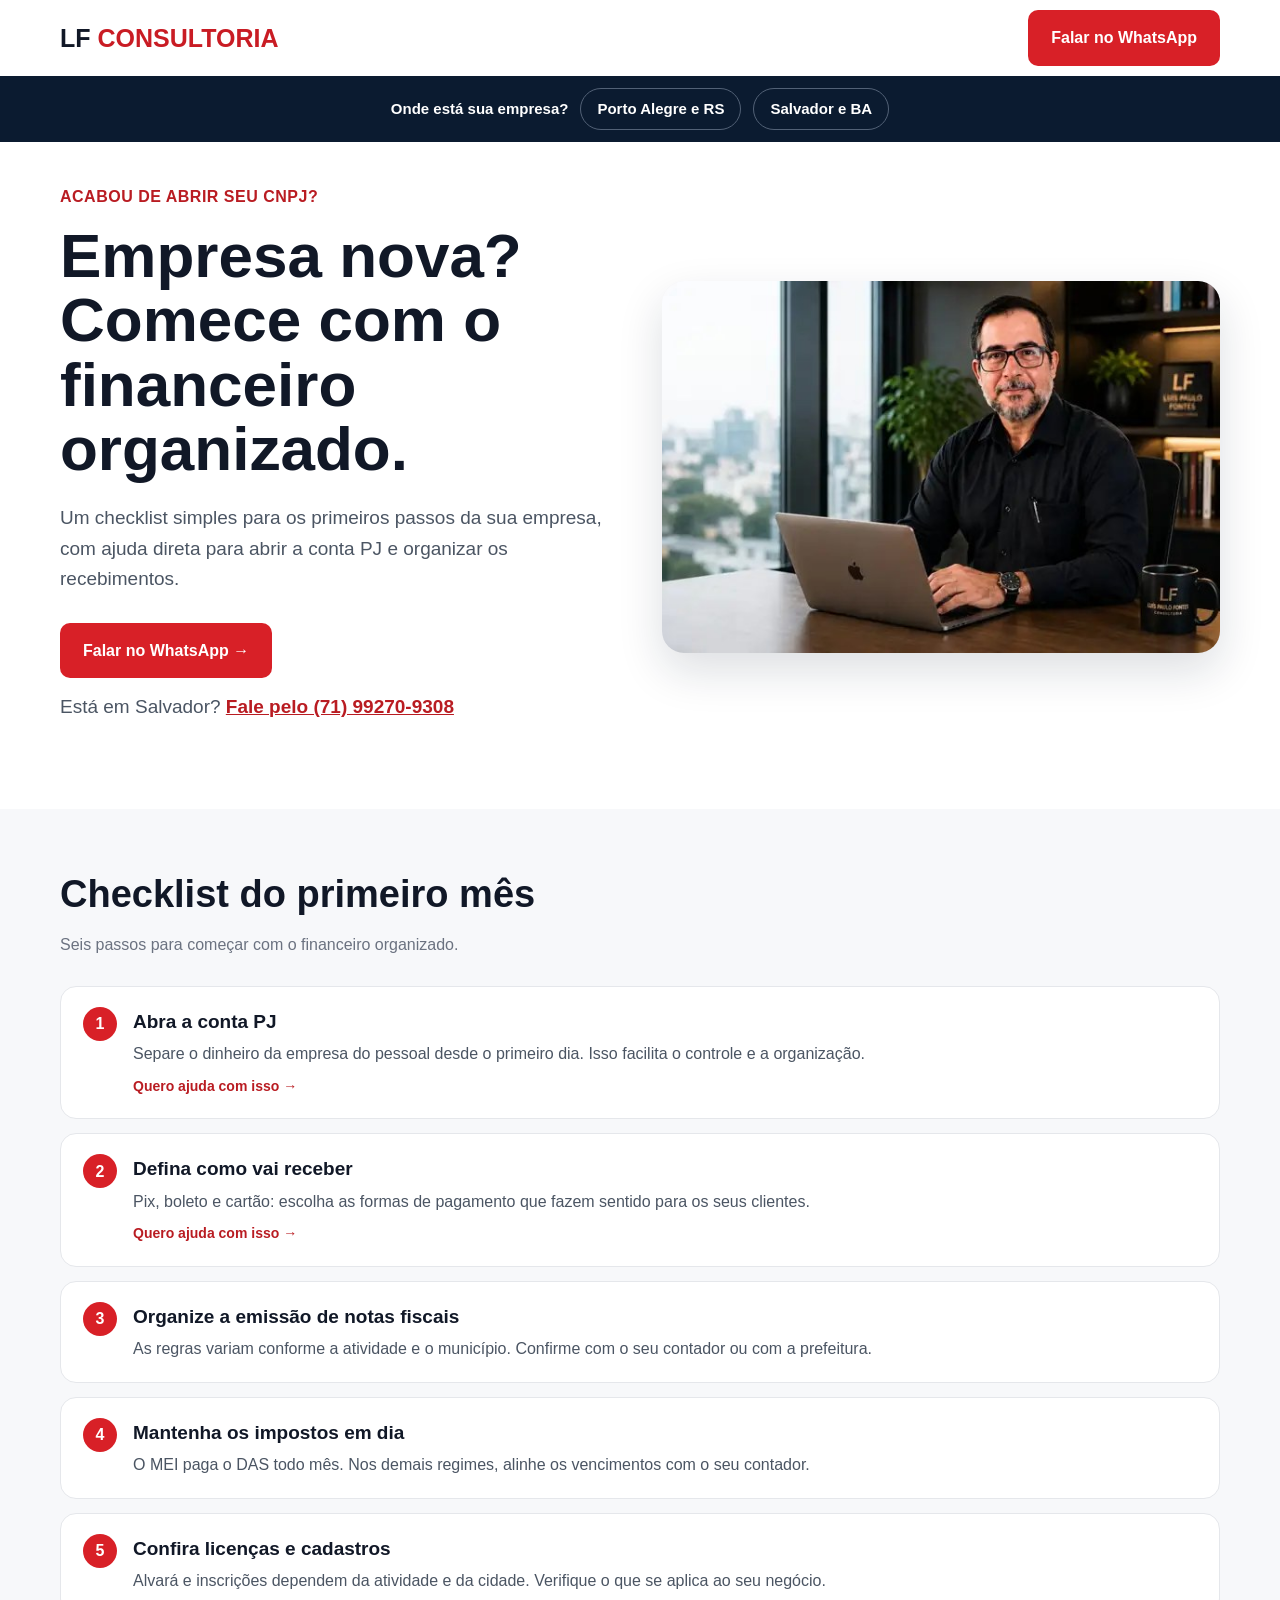
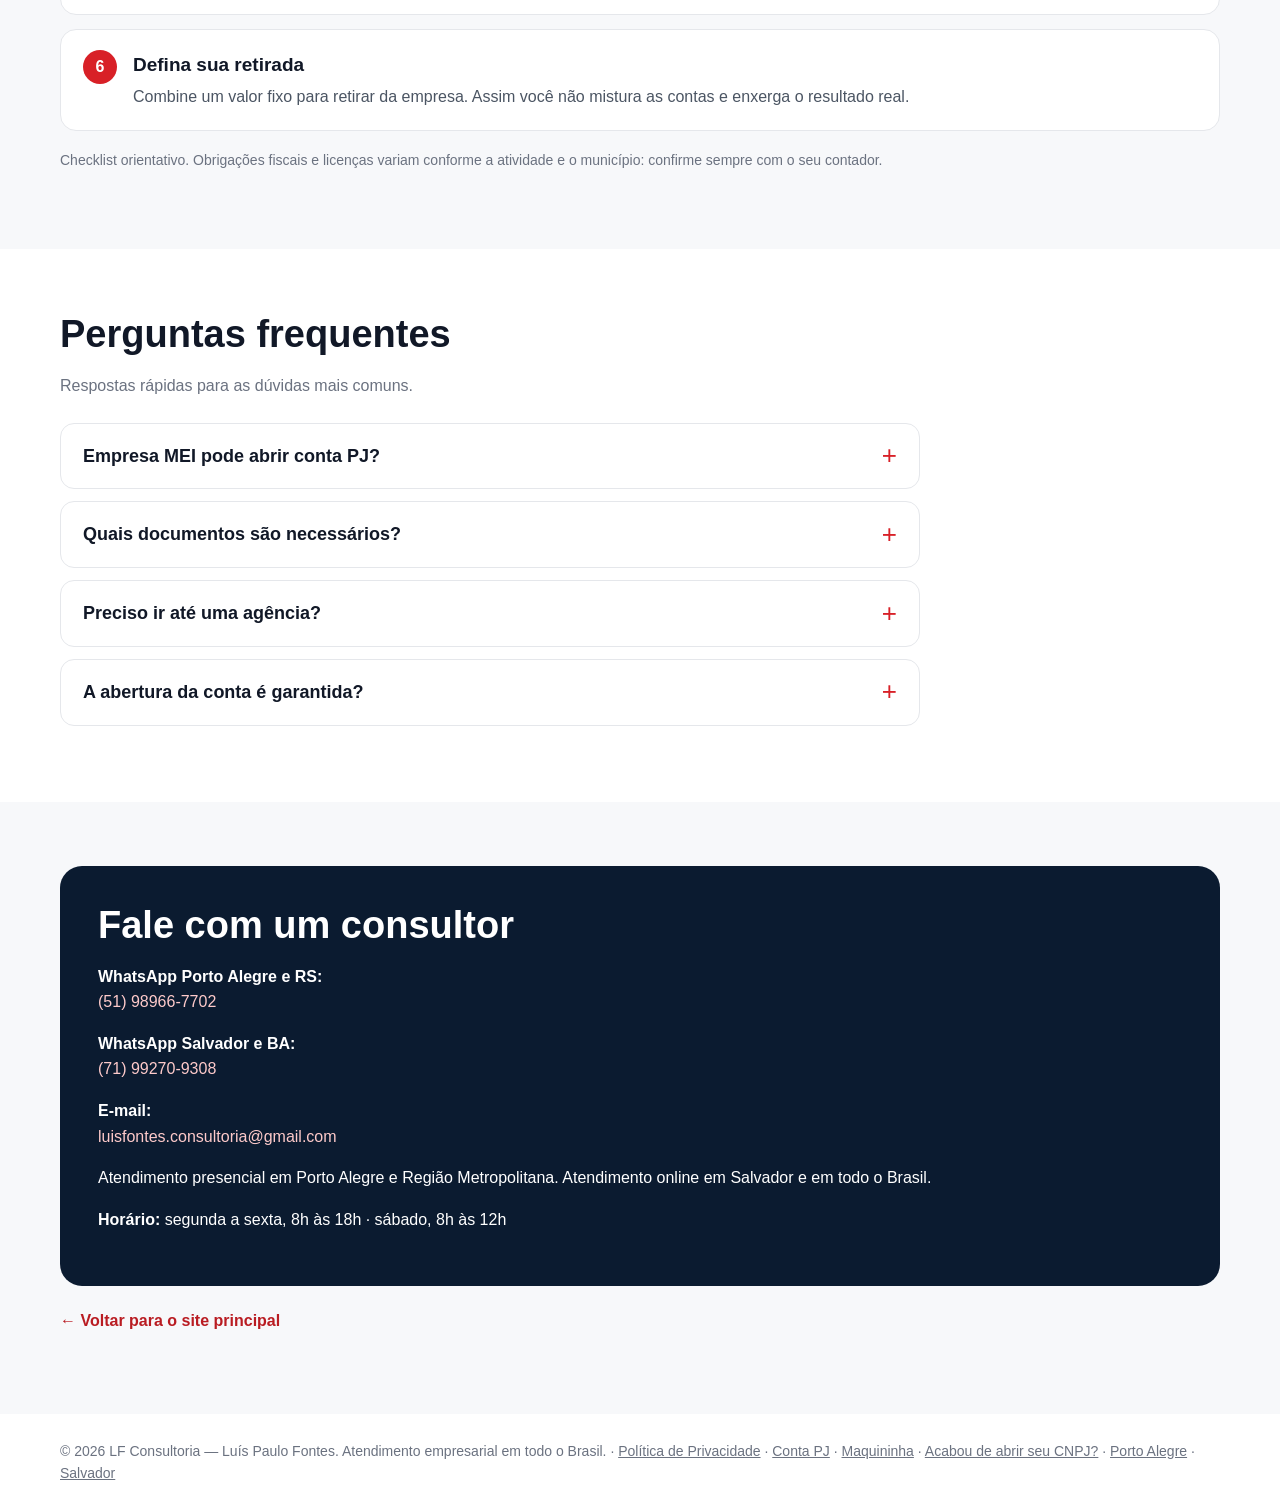
==== cnpj-novo/index.html @ dd5d974e "Adiciona abas Conta PJ, Maquininha e Acabou de abrir seu CNPJ, página 404 - /conta-pj/, /maquininha/" ====
<!doctype html><html lang="pt-BR"><head><meta charset="utf-8"><meta name="viewport" content="width=device-width,initial-scale=1"><title>Acabou de abrir seu CNPJ? | LF Consultoria</title><meta name="description" content="Checklist do primeiro mês para empresas recém-abertas e ajuda direta com conta PJ e soluções de recebimento. Porto Alegre, Salvador e online."><link rel="canonical" href="https://luisfontesconsultoria-hub.github.io/luisfontes.consultoria.github/cnpj-novo/"><meta name="theme-color" content="#0b1b30"><link rel="icon" href="data:image/svg+xml,%3Csvg%20xmlns%3D%22http%3A//www.w3.org/2000/svg%22%20viewBox%3D%220%200%2064%2064%22%3E%3Crect%20width%3D%2264%22%20height%3D%2264%22%20rx%3D%2212%22%20fill%3D%22%230b1b30%22/%3E%3Ctext%20x%3D%2232%22%20y%3D%2243%22%20font-family%3D%22Arial%2CHelvetica%2Csans-serif%22%20font-size%3D%2230%22%20font-weight%3D%22900%22%20text-anchor%3D%22middle%22%20fill%3D%22%23fff%22%3EL%3Ctspan%20fill%3D%22%23d82027%22%3EF%3C/tspan%3E%3C/text%3E%3C/svg%3E"><meta property="og:type" content="website"><meta property="og:locale" content="pt_BR"><meta property="og:site_name" content="LF Consultoria"><meta property="og:url" content="https://luisfontesconsultoria-hub.github.io/luisfontes.consultoria.github/cnpj-novo/"><meta property="og:title" content="Acabou de abrir seu CNPJ? | LF Consultoria"><meta property="og:description" content="Checklist do primeiro mês para empresas recém-abertas e ajuda direta com conta PJ e soluções de recebimento. Porto Alegre, Salvador e online."><meta property="og:image" content="https://luisfontesconsultoria-hub.github.io/luisfontes.consultoria.github/og-image.jpg"><meta property="og:image:width" content="600"><meta property="og:image:height" content="400"><meta name="twitter:card" content="summary_large_image"><script type="application/ld+json">{"@context":"https://schema.org","@type":"WebPage","name":"Acabou de abrir seu CNPJ? | LF Consultoria","url":"https://luisfontesconsultoria-hub.github.io/luisfontes.consultoria.github/cnpj-novo/","about":{"@id":"https://luisfontesconsultoria-hub.github.io/luisfontes.consultoria.github/#empresa"},"inLanguage":"pt-BR"}</script><script async src="https://www.googletagmanager.com/gtag/js?id=AW-17752633586"></script><script>window.dataLayer=window.dataLayer||[];function gtag(){dataLayer.push(arguments)}gtag('js',new Date());gtag('config','AW-17752633586');function conv(){gtag('event','conversion',{send_to:'AW-17752633586/MYgbCPb__N4cEPLhjpFC',value:1,currency:'BRL'})}</script><style>*{box-sizing:border-box}body{margin:0;font-family:Arial,Helvetica,sans-serif;color:#111827;line-height:1.6}a{text-decoration:none}.wrap{width:min(1160px,calc(100% - 32px));margin:auto}header{height:76px;display:flex;align-items:center;justify-content:space-between}.brand{font-size:25px;font-weight:900}.brand span{color:#c91c24}.btn{display:inline-block;background:#d82027;color:#fff;font-weight:800;padding:15px 23px;border-radius:10px}.hero{padding:42px 0 58px}.hero-grid{display:grid;grid-template-columns:1fr 1fr;gap:44px;align-items:center}.tag{font-size:16px;font-weight:900;letter-spacing:.5px;color:#b91c22}.hero h1{font-size:clamp(40px,5vw,62px);line-height:1.04;margin:14px 0 22px}.hero p{font-size:19px;color:#4b5563;max-width:570px;margin-bottom:28px}.photo{overflow:hidden;border-radius:22px;background:#f3f4f6;box-shadow:0 18px 45px #0b1b3024}.photo img{display:block;width:100%;height:auto;aspect-ratio:3/2;object-fit:cover}.section{padding:64px 0}.alt{background:#f7f8fa}h2{font-size:38px;line-height:1.15;margin:0 0 8px}.muted{color:#6b7280}.cards{display:grid;grid-template-columns:repeat(3,1fr);gap:22px;margin-top:28px}.card{background:#fff;border:1px solid #e5e7eb;border-radius:18px;padding:25px;box-shadow:0 8px 24px #0000000d}.card h3{font-size:21px;margin:0 0 10px}.card p{color:#4b5563}.contact{background:#0b1b30;color:#fff;border-radius:22px;padding:38px}.contact h2{color:#fff}.contact a{color:#fecaca}.socials{display:flex;flex-wrap:wrap;gap:10px;margin:22px 0}.socials a{color:#fff;border:1px solid #526176;padding:8px 12px;border-radius:8px}.faq{max-width:860px;margin-top:24px}.faq details{border:1px solid #e5e7eb;border-radius:14px;background:#fff;margin:0 0 12px}.faq summary{cursor:pointer;list-style:none;padding:18px 52px 18px 22px;font-weight:800;font-size:18px;position:relative}.faq summary::-webkit-details-marker{display:none}.faq summary::after{content:"+";position:absolute;right:22px;top:50%;transform:translateY(-50%);font-size:26px;font-weight:400;color:#d82027}.faq details[open] summary::after{content:"−"}.faq summary:focus-visible{outline:3px solid #111827;outline-offset:2px;border-radius:14px}.faq details p{margin:0;padding:0 22px 20px;color:#4b5563}.cities{background:#0b1b30;color:#fff}.cities .wrap{display:flex;align-items:center;justify-content:center;gap:12px;flex-wrap:wrap;padding:12px 0}.cities .q{font-weight:800;font-size:15px}.cities a{display:inline-block;color:#fff;border:1px solid #526176;border-radius:999px;padding:8px 16px;font-weight:800;font-size:15px}.cities a:hover{border-color:#fff}.cities a.on{background:#d82027;border-color:#d82027}.cities a:focus-visible{outline:3px solid #fff;outline-offset:2px}@media(max-width:800px){.cities .wrap{gap:8px;padding:10px 0}.cities .q{width:100%;text-align:center;font-size:14px}.cities a{font-size:14px;padding:8px 14px}}.footer{padding:26px 0;color:#6b7280;font-size:14px}.footer a{color:#6b7280;text-decoration:underline}.wa-float{display:none}@media(max-width:800px){.wrap{width:min(100% - 26px,1160px)}header{height:68px}.brand{font-size:22px}header .btn{display:none}.hero{padding:25px 0 42px}.hero-grid,.cards{grid-template-columns:1fr}.hero h1{font-size:42px}.hero p{font-size:17px}.photo{order:-1}.wa-float{display:block;position:fixed;left:13px;right:13px;bottom:12px;z-index:50;text-align:center;box-shadow:0 10px 28px #0b1b3059;opacity:0;transform:translateY(16px);pointer-events:none;transition:opacity .25s,transform .25s}.wa-float.show{opacity:1;transform:none;pointer-events:auto}body{padding-bottom:78px}.section{padding:48px 0}h2{font-size:32px}}.check{list-style:none;padding:0;margin:28px 0 0;display:grid;gap:14px;counter-reset:c}.check li{counter-increment:c;background:#fff;border:1px solid #e5e7eb;border-radius:16px;padding:20px 22px 20px 72px;position:relative}.check li::before{content:counter(c);position:absolute;left:22px;top:20px;width:34px;height:34px;border-radius:50%;background:#d82027;color:#fff;font-weight:900;display:flex;align-items:center;justify-content:center}.check h3{margin:0 0 4px;font-size:19px}.check p{margin:0;color:#4b5563}.check .help{display:inline-block;margin-top:8px;font-weight:800;color:#b91c22;font-size:14px}.note{font-size:14px;color:#6b7280;margin-top:18px}.alt2{margin-top:14px;font-size:15px}.alt2 a{color:#b91c22;font-weight:800;text-decoration:underline}.back{color:#b91c22;font-weight:700}.cards4{grid-template-columns:repeat(4,1fr)}@media(max-width:800px){.cards4{grid-template-columns:1fr}.check li{padding-left:64px}.check li::before{left:16px}}</style></head><body><header class="wrap"><a class="brand" href="../" style="color:#111827">LF <span>CONSULTORIA</span></a><a class="btn" href="https://wa.me/5551989667702?text=Ol%C3%A1%2C%20Lu%C3%ADs%20Paulo.%20Vim%20pela%20p%C3%A1gina%20Acabou%20de%20abrir%20seu%20CNPJ%20e%20quero%20falar%20sobre%20minha%20empresa." target="_blank" rel="noopener" onclick="conv()">Falar no WhatsApp</a></header><nav class="cities" aria-label="Escolha sua cidade"><div class="wrap"><span class="q">Onde está sua empresa?</span><a href="../porto-alegre/">Porto Alegre e RS</a><a href="../salvador/">Salvador e BA</a></div></nav><main><section class="hero"><div class="wrap hero-grid"><div><div class="tag">ACABOU DE ABRIR SEU CNPJ?</div><h1>Empresa nova? Comece com o financeiro organizado.</h1><p>Um checklist simples para os primeiros passos da sua empresa, com ajuda direta para abrir a conta PJ e organizar os recebimentos.</p><a class="btn" href="https://wa.me/5551989667702?text=Ol%C3%A1%2C%20Lu%C3%ADs%20Paulo.%20Vim%20pela%20p%C3%A1gina%20Acabou%20de%20abrir%20seu%20CNPJ%20e%20quero%20mais%20informa%C3%A7%C3%B5es." target="_blank" rel="noopener" onclick="conv()">Falar no WhatsApp →</a><p class="alt2">Está em Salvador? <a href="https://wa.me/5571992709308?text=Ol%C3%A1%2C%20Lu%C3%ADs%20Paulo.%20Sou%20de%20Salvador%2C%20vim%20pela%20p%C3%A1gina%20Acabou%20de%20abrir%20seu%20CNPJ%20e%20quero%20mais%20informa%C3%A7%C3%B5es." target="_blank" rel="noopener" onclick="conv()">Fale pelo (71) 99270-9308</a></p></div><div class="photo"><img src="../og-image.jpg" alt="Luís Paulo Fontes em atendimento empresarial" width="600" height="400" fetchpriority="high"></div></div></section><section class="section alt"><div class="wrap"><h2>Checklist do primeiro mês</h2><p class="muted">Seis passos para começar com o financeiro organizado.</p><ol class="check"><li><h3>Abra a conta PJ</h3><p>Separe o dinheiro da empresa do pessoal desde o primeiro dia. Isso facilita o controle e a organização.</p><a class="help" href="https://wa.me/5551989667702?text=Ol%C3%A1%2C%20Lu%C3%ADs%20Paulo.%20Vim%20pela%20p%C3%A1gina%20Acabou%20de%20abrir%20seu%20CNPJ%20e%20quero%20ajuda%20para%20abrir%20a%20conta%20PJ." target="_blank" rel="noopener" onclick="conv()">Quero ajuda com isso →</a></li><li><h3>Defina como vai receber</h3><p>Pix, boleto e cartão: escolha as formas de pagamento que fazem sentido para os seus clientes.</p><a class="help" href="https://wa.me/5551989667702?text=Ol%C3%A1%2C%20Lu%C3%ADs%20Paulo.%20Vim%20pela%20p%C3%A1gina%20Acabou%20de%20abrir%20seu%20CNPJ%20e%20quero%20ajuda%20para%20definir%20como%20vou%20receber." target="_blank" rel="noopener" onclick="conv()">Quero ajuda com isso →</a></li><li><h3>Organize a emissão de notas fiscais</h3><p>As regras variam conforme a atividade e o município. Confirme com o seu contador ou com a prefeitura.</p></li><li><h3>Mantenha os impostos em dia</h3><p>O MEI paga o DAS todo mês. Nos demais regimes, alinhe os vencimentos com o seu contador.</p></li><li><h3>Confira licenças e cadastros</h3><p>Alvará e inscrições dependem da atividade e da cidade. Verifique o que se aplica ao seu negócio.</p></li><li><h3>Defina sua retirada</h3><p>Combine um valor fixo para retirar da empresa. Assim você não mistura as contas e enxerga o resultado real.</p></li></ol><p class="note">Checklist orientativo. Obrigações fiscais e licenças variam conforme a atividade e o município: confirme sempre com o seu contador.</p></div></section><section class="section" id="perguntas"><div class="wrap"><h2>Perguntas frequentes</h2><p class="muted">Respostas rápidas para as dúvidas mais comuns.</p><div class="faq"><details><summary>Empresa MEI pode abrir conta PJ?</summary><p>Sim. Empresas MEI também podem solicitar a abertura de conta PJ. A aprovação depende da análise da instituição financeira.</p></details><details><summary>Quais documentos são necessários?</summary><p>Depende do tipo de empresa (MEI, ME, LTDA, entre outros). No primeiro contato, você recebe a lista exata de documentos para o seu caso.</p></details><details><summary>Preciso ir até uma agência?</summary><p>O atendimento começa pelo WhatsApp e boa parte da jornada pode ser feita a distância. Se alguma etapa exigir atendimento presencial, você é avisado com antecedência.</p></details><details><summary>A abertura da conta é garantida?</summary><p>Não. A abertura de conta e a contratação de soluções dependem da análise e das políticas da instituição financeira. Nosso papel é orientar e acompanhar todo o processo.</p></details></div></div></section><section class="section alt"><div class="wrap"><div class="contact"><h2>Fale com um consultor</h2><p><strong>WhatsApp Porto Alegre e RS:</strong><br><a href="https://wa.me/5551989667702?text=Ol%C3%A1%2C%20Lu%C3%ADs%20Paulo.%20Vim%20pela%20p%C3%A1gina%20Acabou%20de%20abrir%20seu%20CNPJ%20e%20quero%20falar%20sobre%20minha%20empresa." target="_blank" rel="noopener" onclick="conv()">(51) 98966-7702</a></p><p><strong>WhatsApp Salvador e BA:</strong><br><a href="https://wa.me/5571992709308?text=Ol%C3%A1%2C%20Lu%C3%ADs%20Paulo.%20Sou%20de%20Salvador%2C%20vim%20pela%20p%C3%A1gina%20Acabou%20de%20abrir%20seu%20CNPJ%20e%20quero%20falar%20sobre%20minha%20empresa." target="_blank" rel="noopener" onclick="conv()">(71) 99270-9308</a></p><p><strong>E-mail:</strong><br><a href="mailto:luisfontes.consultoria@gmail.com">luisfontes.consultoria@gmail.com</a></p><p>Atendimento presencial em Porto Alegre e Região Metropolitana. Atendimento online em Salvador e em todo o Brasil.</p><p><strong>Horário:</strong> segunda a sexta, 8h às 18h · sábado, 8h às 12h</p></div><p style="margin-top:22px"><a class="back" href="../">← Voltar para o site principal</a></p></div></section></main><footer class="wrap footer">© 2026 LF Consultoria — Luís Paulo Fontes. Atendimento empresarial em todo o Brasil. · <a href="../privacidade.html">Política de Privacidade</a> · <a href="../conta-pj/">Conta PJ</a> · <a href="../maquininha/">Maquininha</a> · <a href="../cnpj-novo/">Acabou de abrir seu CNPJ?</a> · <a href="../porto-alegre/">Porto Alegre</a> · <a href="../salvador/">Salvador</a></footer><a class="btn wa-float" href="https://wa.me/5551989667702?text=Ol%C3%A1%2C%20Lu%C3%ADs%20Paulo.%20Vim%20pela%20p%C3%A1gina%20Acabou%20de%20abrir%20seu%20CNPJ%20e%20quero%20falar%20sobre%20minha%20empresa." target="_blank" rel="noopener" onclick="conv()">Falar no WhatsApp</a><script>(function(){var f=document.querySelector(".wa-float");if(!f)return;function u(){f.classList.toggle("show",window.scrollY>520)}window.addEventListener("scroll",u,{passive:true});u()})();</script><script src="../sdr-bridge.js" defer></script></body></html>
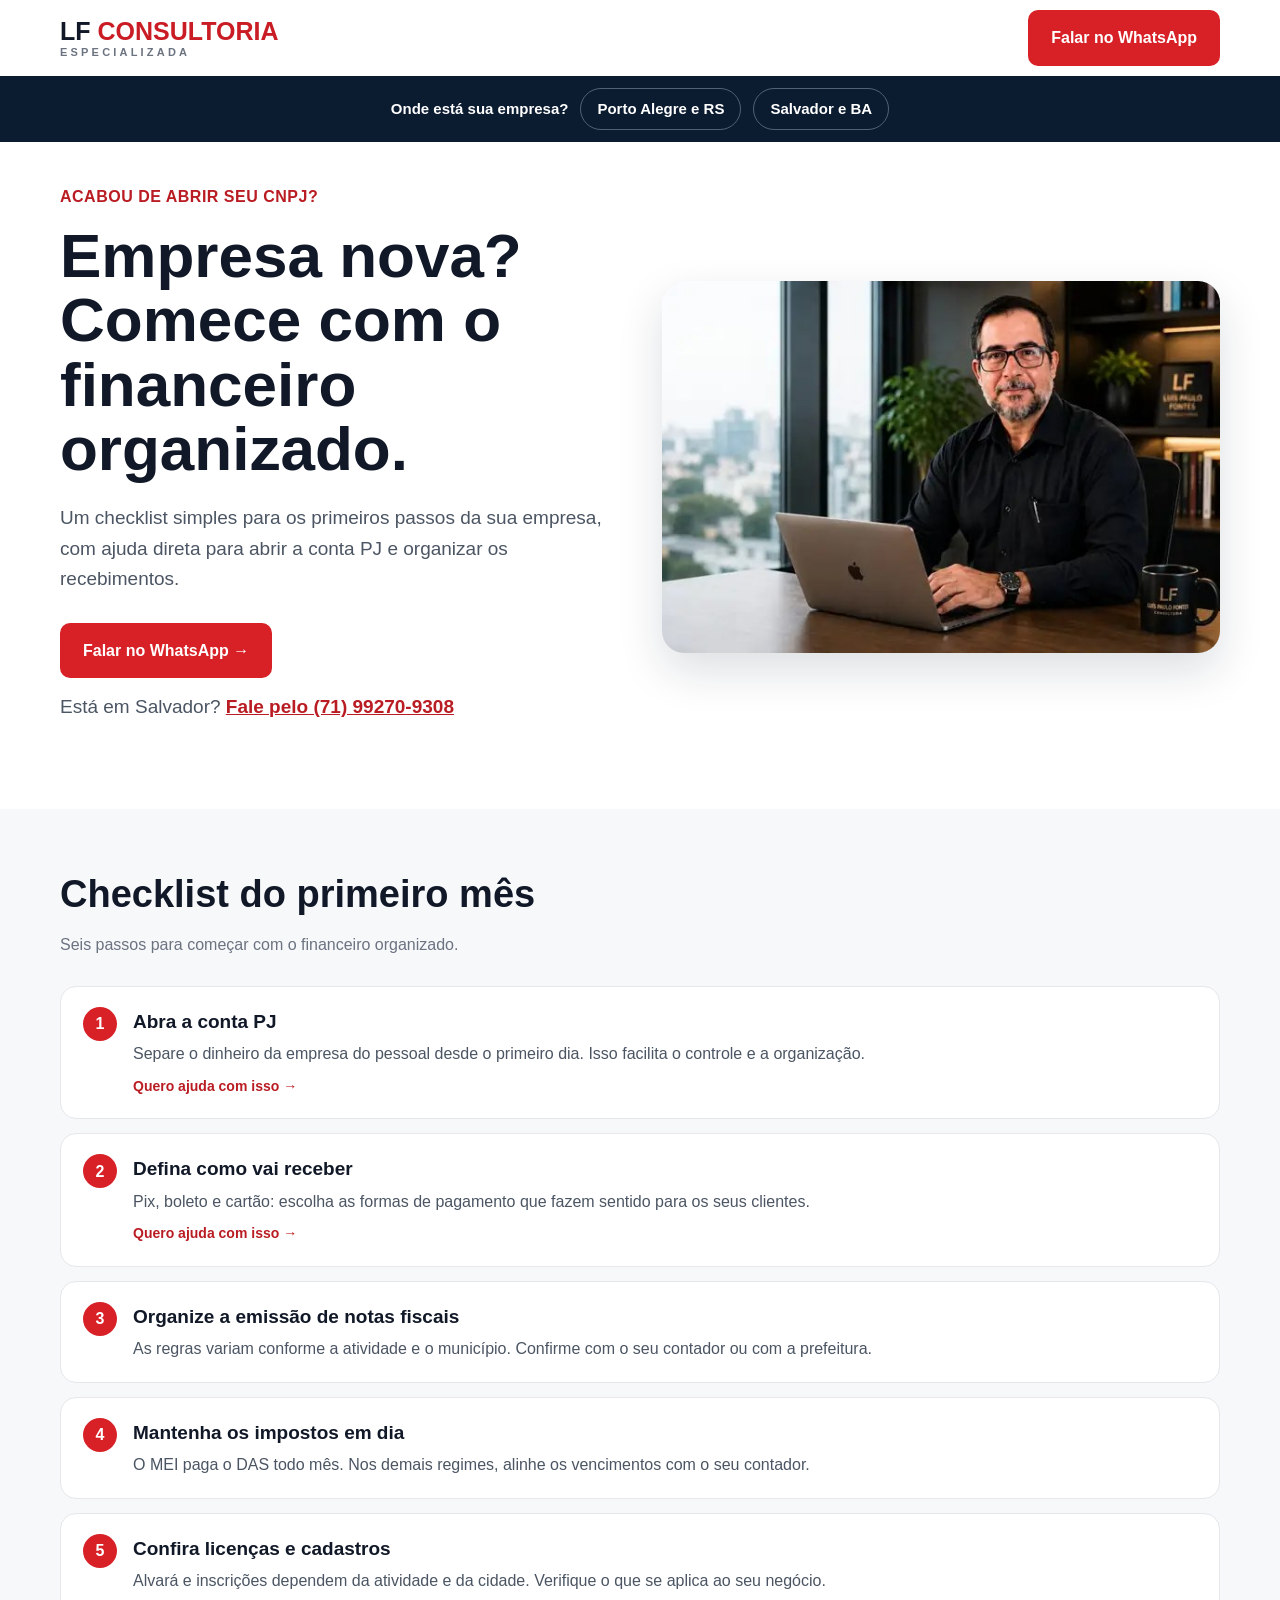
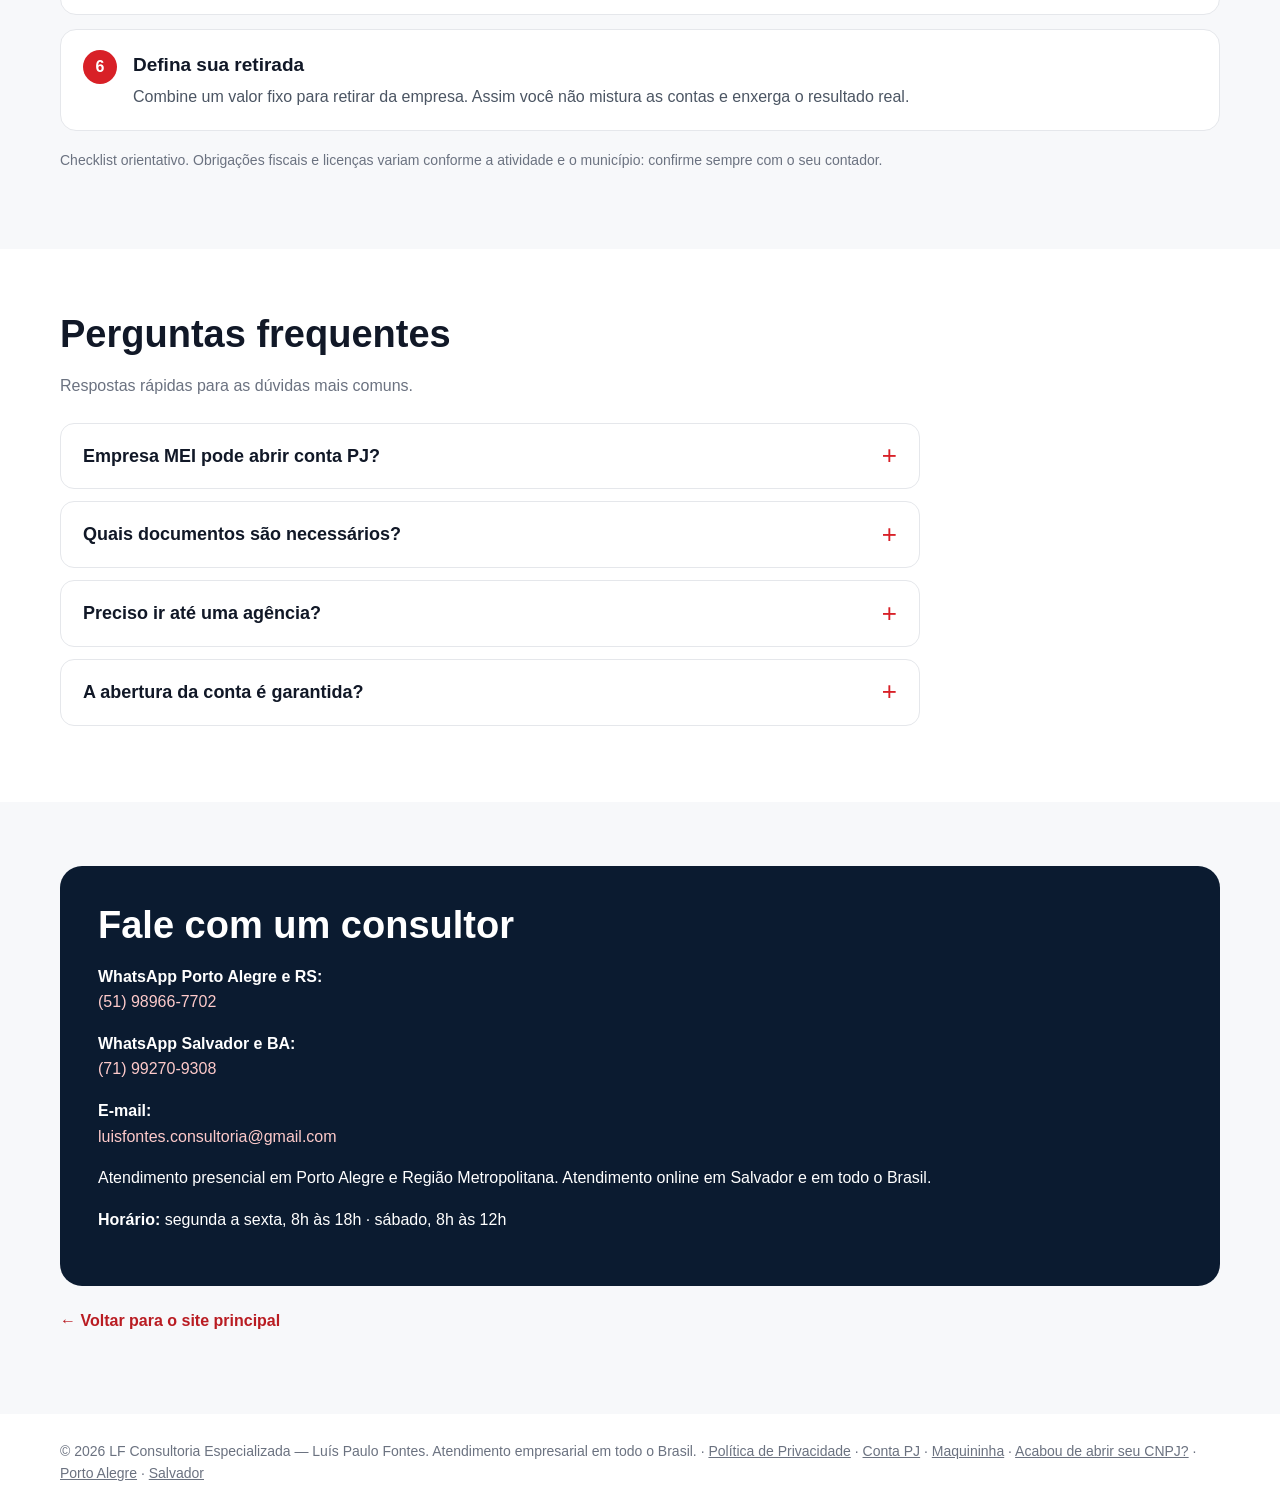
==== commit c718bc0e: "Padroniza o nome oficial: LF Consultoria Especializada - Nome igual ao perfil do Google em títulos, " ====
--- a/cnpj-novo/index.html
+++ b/cnpj-novo/index.html
@@ -1 +1 @@
-<!doctype html><html lang="pt-BR"><head><meta charset="utf-8"><meta name="viewport" content="width=device-width,initial-scale=1"><title>Acabou de abrir seu CNPJ? | LF Consultoria</title><meta name="description" content="Checklist do primeiro mês para empresas recém-abertas e ajuda direta com conta PJ e soluções de recebimento. Porto Alegre, Salvador e online."><link rel="canonical" href="https://luisfontesconsultoria-hub.github.io/luisfontes.consultoria.github/cnpj-novo/"><meta name="theme-color" content="#0b1b30"><link rel="icon" href="data:image/svg+xml,%3Csvg%20xmlns%3D%22http%3A//www.w3.org/2000/svg%22%20viewBox%3D%220%200%2064%2064%22%3E%3Crect%20width%3D%2264%22%20height%3D%2264%22%20rx%3D%2212%22%20fill%3D%22%230b1b30%22/%3E%3Ctext%20x%3D%2232%22%20y%3D%2243%22%20font-family%3D%22Arial%2CHelvetica%2Csans-serif%22%20font-size%3D%2230%22%20font-weight%3D%22900%22%20text-anchor%3D%22middle%22%20fill%3D%22%23fff%22%3EL%3Ctspan%20fill%3D%22%23d82027%22%3EF%3C/tspan%3E%3C/text%3E%3C/svg%3E"><meta property="og:type" content="website"><meta property="og:locale" content="pt_BR"><meta property="og:site_name" content="LF Consultoria"><meta property="og:url" content="https://luisfontesconsultoria-hub.github.io/luisfontes.consultoria.github/cnpj-novo/"><meta property="og:title" content="Acabou de abrir seu CNPJ? | LF Consultoria"><meta property="og:description" content="Checklist do primeiro mês para empresas recém-abertas e ajuda direta com conta PJ e soluções de recebimento. Porto Alegre, Salvador e online."><meta property="og:image" content="https://luisfontesconsultoria-hub.github.io/luisfontes.consultoria.github/og-image.jpg"><meta property="og:image:width" content="600"><meta property="og:image:height" content="400"><meta name="twitter:card" content="summary_large_image"><script type="application/ld+json">{"@context":"https://schema.org","@type":"WebPage","name":"Acabou de abrir seu CNPJ? | LF Consultoria","url":"https://luisfontesconsultoria-hub.github.io/luisfontes.consultoria.github/cnpj-novo/","about":{"@id":"https://luisfontesconsultoria-hub.github.io/luisfontes.consultoria.github/#empresa"},"inLanguage":"pt-BR"}</script><script async src="https://www.googletagmanager.com/gtag/js?id=AW-17752633586"></script><script>window.dataLayer=window.dataLayer||[];function gtag(){dataLayer.push(arguments)}gtag('js',new Date());gtag('config','AW-17752633586');function conv(){gtag('event','conversion',{send_to:'AW-17752633586/MYgbCPb__N4cEPLhjpFC',value:1,currency:'BRL'})}</script><style>*{box-sizing:border-box}body{margin:0;font-family:Arial,Helvetica,sans-serif;color:#111827;line-height:1.6}a{text-decoration:none}.wrap{width:min(1160px,calc(100% - 32px));margin:auto}header{height:76px;display:flex;align-items:center;justify-content:space-between}.brand{font-size:25px;font-weight:900}.brand span{color:#c91c24}.btn{display:inline-block;background:#d82027;color:#fff;font-weight:800;padding:15px 23px;border-radius:10px}.hero{padding:42px 0 58px}.hero-grid{display:grid;grid-template-columns:1fr 1fr;gap:44px;align-items:center}.tag{font-size:16px;font-weight:900;letter-spacing:.5px;color:#b91c22}.hero h1{font-size:clamp(40px,5vw,62px);line-height:1.04;margin:14px 0 22px}.hero p{font-size:19px;color:#4b5563;max-width:570px;margin-bottom:28px}.photo{overflow:hidden;border-radius:22px;background:#f3f4f6;box-shadow:0 18px 45px #0b1b3024}.photo img{display:block;width:100%;height:auto;aspect-ratio:3/2;object-fit:cover}.section{padding:64px 0}.alt{background:#f7f8fa}h2{font-size:38px;line-height:1.15;margin:0 0 8px}.muted{color:#6b7280}.cards{display:grid;grid-template-columns:repeat(3,1fr);gap:22px;margin-top:28px}.card{background:#fff;border:1px solid #e5e7eb;border-radius:18px;padding:25px;box-shadow:0 8px 24px #0000000d}.card h3{font-size:21px;margin:0 0 10px}.card p{color:#4b5563}.contact{background:#0b1b30;color:#fff;border-radius:22px;padding:38px}.contact h2{color:#fff}.contact a{color:#fecaca}.socials{display:flex;flex-wrap:wrap;gap:10px;margin:22px 0}.socials a{color:#fff;border:1px solid #526176;padding:8px 12px;border-radius:8px}.faq{max-width:860px;margin-top:24px}.faq details{border:1px solid #e5e7eb;border-radius:14px;background:#fff;margin:0 0 12px}.faq summary{cursor:pointer;list-style:none;padding:18px 52px 18px 22px;font-weight:800;font-size:18px;position:relative}.faq summary::-webkit-details-marker{display:none}.faq summary::after{content:"+";position:absolute;right:22px;top:50%;transform:translateY(-50%);font-size:26px;font-weight:400;color:#d82027}.faq details[open] summary::after{content:"−"}.faq summary:focus-visible{outline:3px solid #111827;outline-offset:2px;border-radius:14px}.faq details p{margin:0;padding:0 22px 20px;color:#4b5563}.cities{background:#0b1b30;color:#fff}.cities .wrap{display:flex;align-items:center;justify-content:center;gap:12px;flex-wrap:wrap;padding:12px 0}.cities .q{font-weight:800;font-size:15px}.cities a{display:inline-block;color:#fff;border:1px solid #526176;border-radius:999px;padding:8px 16px;font-weight:800;font-size:15px}.cities a:hover{border-color:#fff}.cities a.on{background:#d82027;border-color:#d82027}.cities a:focus-visible{outline:3px solid #fff;outline-offset:2px}@media(max-width:800px){.cities .wrap{gap:8px;padding:10px 0}.cities .q{width:100%;text-align:center;font-size:14px}.cities a{font-size:14px;padding:8px 14px}}.footer{padding:26px 0;color:#6b7280;font-size:14px}.footer a{color:#6b7280;text-decoration:underline}.wa-float{display:none}@media(max-width:800px){.wrap{width:min(100% - 26px,1160px)}header{height:68px}.brand{font-size:22px}header .btn{display:none}.hero{padding:25px 0 42px}.hero-grid,.cards{grid-template-columns:1fr}.hero h1{font-size:42px}.hero p{font-size:17px}.photo{order:-1}.wa-float{display:block;position:fixed;left:13px;right:13px;bottom:12px;z-index:50;text-align:center;box-shadow:0 10px 28px #0b1b3059;opacity:0;transform:translateY(16px);pointer-events:none;transition:opacity .25s,transform .25s}.wa-float.show{opacity:1;transform:none;pointer-events:auto}body{padding-bottom:78px}.section{padding:48px 0}h2{font-size:32px}}.check{list-style:none;padding:0;margin:28px 0 0;display:grid;gap:14px;counter-reset:c}.check li{counter-increment:c;background:#fff;border:1px solid #e5e7eb;border-radius:16px;padding:20px 22px 20px 72px;position:relative}.check li::before{content:counter(c);position:absolute;left:22px;top:20px;width:34px;height:34px;border-radius:50%;background:#d82027;color:#fff;font-weight:900;display:flex;align-items:center;justify-content:center}.check h3{margin:0 0 4px;font-size:19px}.check p{margin:0;color:#4b5563}.check .help{display:inline-block;margin-top:8px;font-weight:800;color:#b91c22;font-size:14px}.note{font-size:14px;color:#6b7280;margin-top:18px}.alt2{margin-top:14px;font-size:15px}.alt2 a{color:#b91c22;font-weight:800;text-decoration:underline}.back{color:#b91c22;font-weight:700}.cards4{grid-template-columns:repeat(4,1fr)}@media(max-width:800px){.cards4{grid-template-columns:1fr}.check li{padding-left:64px}.check li::before{left:16px}}</style></head><body><header class="wrap"><a class="brand" href="../" style="color:#111827">LF <span>CONSULTORIA</span></a><a class="btn" href="https://wa.me/5551989667702?text=Ol%C3%A1%2C%20Lu%C3%ADs%20Paulo.%20Vim%20pela%20p%C3%A1gina%20Acabou%20de%20abrir%20seu%20CNPJ%20e%20quero%20falar%20sobre%20minha%20empresa." target="_blank" rel="noopener" onclick="conv()">Falar no WhatsApp</a></header><nav class="cities" aria-label="Escolha sua cidade"><div class="wrap"><span class="q">Onde está sua empresa?</span><a href="../porto-alegre/">Porto Alegre e RS</a><a href="../salvador/">Salvador e BA</a></div></nav><main><section class="hero"><div class="wrap hero-grid"><div><div class="tag">ACABOU DE ABRIR SEU CNPJ?</div><h1>Empresa nova? Comece com o financeiro organizado.</h1><p>Um checklist simples para os primeiros passos da sua empresa, com ajuda direta para abrir a conta PJ e organizar os recebimentos.</p><a class="btn" href="https://wa.me/5551989667702?text=Ol%C3%A1%2C%20Lu%C3%ADs%20Paulo.%20Vim%20pela%20p%C3%A1gina%20Acabou%20de%20abrir%20seu%20CNPJ%20e%20quero%20mais%20informa%C3%A7%C3%B5es." target="_blank" rel="noopener" onclick="conv()">Falar no WhatsApp →</a><p class="alt2">Está em Salvador? <a href="https://wa.me/5571992709308?text=Ol%C3%A1%2C%20Lu%C3%ADs%20Paulo.%20Sou%20de%20Salvador%2C%20vim%20pela%20p%C3%A1gina%20Acabou%20de%20abrir%20seu%20CNPJ%20e%20quero%20mais%20informa%C3%A7%C3%B5es." target="_blank" rel="noopener" onclick="conv()">Fale pelo (71) 99270-9308</a></p></div><div class="photo"><img src="../og-image.jpg" alt="Luís Paulo Fontes em atendimento empresarial" width="600" height="400" fetchpriority="high"></div></div></section><section class="section alt"><div class="wrap"><h2>Checklist do primeiro mês</h2><p class="muted">Seis passos para começar com o financeiro organizado.</p><ol class="check"><li><h3>Abra a conta PJ</h3><p>Separe o dinheiro da empresa do pessoal desde o primeiro dia. Isso facilita o controle e a organização.</p><a class="help" href="https://wa.me/5551989667702?text=Ol%C3%A1%2C%20Lu%C3%ADs%20Paulo.%20Vim%20pela%20p%C3%A1gina%20Acabou%20de%20abrir%20seu%20CNPJ%20e%20quero%20ajuda%20para%20abrir%20a%20conta%20PJ." target="_blank" rel="noopener" onclick="conv()">Quero ajuda com isso →</a></li><li><h3>Defina como vai receber</h3><p>Pix, boleto e cartão: escolha as formas de pagamento que fazem sentido para os seus clientes.</p><a class="help" href="https://wa.me/5551989667702?text=Ol%C3%A1%2C%20Lu%C3%ADs%20Paulo.%20Vim%20pela%20p%C3%A1gina%20Acabou%20de%20abrir%20seu%20CNPJ%20e%20quero%20ajuda%20para%20definir%20como%20vou%20receber." target="_blank" rel="noopener" onclick="conv()">Quero ajuda com isso →</a></li><li><h3>Organize a emissão de notas fiscais</h3><p>As regras variam conforme a atividade e o município. Confirme com o seu contador ou com a prefeitura.</p></li><li><h3>Mantenha os impostos em dia</h3><p>O MEI paga o DAS todo mês. Nos demais regimes, alinhe os vencimentos com o seu contador.</p></li><li><h3>Confira licenças e cadastros</h3><p>Alvará e inscrições dependem da atividade e da cidade. Verifique o que se aplica ao seu negócio.</p></li><li><h3>Defina sua retirada</h3><p>Combine um valor fixo para retirar da empresa. Assim você não mistura as contas e enxerga o resultado real.</p></li></ol><p class="note">Checklist orientativo. Obrigações fiscais e licenças variam conforme a atividade e o município: confirme sempre com o seu contador.</p></div></section><section class="section" id="perguntas"><div class="wrap"><h2>Perguntas frequentes</h2><p class="muted">Respostas rápidas para as dúvidas mais comuns.</p><div class="faq"><details><summary>Empresa MEI pode abrir conta PJ?</summary><p>Sim. Empresas MEI também podem solicitar a abertura de conta PJ. A aprovação depende da análise da instituição financeira.</p></details><details><summary>Quais documentos são necessários?</summary><p>Depende do tipo de empresa (MEI, ME, LTDA, entre outros). No primeiro contato, você recebe a lista exata de documentos para o seu caso.</p></details><details><summary>Preciso ir até uma agência?</summary><p>O atendimento começa pelo WhatsApp e boa parte da jornada pode ser feita a distância. Se alguma etapa exigir atendimento presencial, você é avisado com antecedência.</p></details><details><summary>A abertura da conta é garantida?</summary><p>Não. A abertura de conta e a contratação de soluções dependem da análise e das políticas da instituição financeira. Nosso papel é orientar e acompanhar todo o processo.</p></details></div></div></section><section class="section alt"><div class="wrap"><div class="contact"><h2>Fale com um consultor</h2><p><strong>WhatsApp Porto Alegre e RS:</strong><br><a href="https://wa.me/5551989667702?text=Ol%C3%A1%2C%20Lu%C3%ADs%20Paulo.%20Vim%20pela%20p%C3%A1gina%20Acabou%20de%20abrir%20seu%20CNPJ%20e%20quero%20falar%20sobre%20minha%20empresa." target="_blank" rel="noopener" onclick="conv()">(51) 98966-7702</a></p><p><strong>WhatsApp Salvador e BA:</strong><br><a href="https://wa.me/5571992709308?text=Ol%C3%A1%2C%20Lu%C3%ADs%20Paulo.%20Sou%20de%20Salvador%2C%20vim%20pela%20p%C3%A1gina%20Acabou%20de%20abrir%20seu%20CNPJ%20e%20quero%20falar%20sobre%20minha%20empresa." target="_blank" rel="noopener" onclick="conv()">(71) 99270-9308</a></p><p><strong>E-mail:</strong><br><a href="mailto:luisfontes.consultoria@gmail.com">luisfontes.consultoria@gmail.com</a></p><p>Atendimento presencial em Porto Alegre e Região Metropolitana. Atendimento online em Salvador e em todo o Brasil.</p><p><strong>Horário:</strong> segunda a sexta, 8h às 18h · sábado, 8h às 12h</p></div><p style="margin-top:22px"><a class="back" href="../">← Voltar para o site principal</a></p></div></section></main><footer class="wrap footer">© 2026 LF Consultoria — Luís Paulo Fontes. Atendimento empresarial em todo o Brasil. · <a href="../privacidade.html">Política de Privacidade</a> · <a href="../conta-pj/">Conta PJ</a> · <a href="../maquininha/">Maquininha</a> · <a href="../cnpj-novo/">Acabou de abrir seu CNPJ?</a> · <a href="../porto-alegre/">Porto Alegre</a> · <a href="../salvador/">Salvador</a></footer><a class="btn wa-float" href="https://wa.me/5551989667702?text=Ol%C3%A1%2C%20Lu%C3%ADs%20Paulo.%20Vim%20pela%20p%C3%A1gina%20Acabou%20de%20abrir%20seu%20CNPJ%20e%20quero%20falar%20sobre%20minha%20empresa." target="_blank" rel="noopener" onclick="conv()">Falar no WhatsApp</a><script>(function(){var f=document.querySelector(".wa-float");if(!f)return;function u(){f.classList.toggle("show",window.scrollY>520)}window.addEventListener("scroll",u,{passive:true});u()})();</script><script src="../sdr-bridge.js" defer></script></body></html>+<!doctype html><html lang="pt-BR"><head><meta charset="utf-8"><meta name="viewport" content="width=device-width,initial-scale=1"><title>Acabou de abrir seu CNPJ? | LF Consultoria Especializada</title><meta name="description" content="Checklist do primeiro mês para empresas recém-abertas e ajuda direta com conta PJ e soluções de recebimento. Porto Alegre, Salvador e online."><link rel="canonical" href="https://luisfontesconsultoria-hub.github.io/luisfontes.consultoria.github/cnpj-novo/"><meta name="theme-color" content="#0b1b30"><link rel="icon" href="data:image/svg+xml,%3Csvg%20xmlns%3D%22http%3A//www.w3.org/2000/svg%22%20viewBox%3D%220%200%2064%2064%22%3E%3Crect%20width%3D%2264%22%20height%3D%2264%22%20rx%3D%2212%22%20fill%3D%22%230b1b30%22/%3E%3Ctext%20x%3D%2232%22%20y%3D%2243%22%20font-family%3D%22Arial%2CHelvetica%2Csans-serif%22%20font-size%3D%2230%22%20font-weight%3D%22900%22%20text-anchor%3D%22middle%22%20fill%3D%22%23fff%22%3EL%3Ctspan%20fill%3D%22%23d82027%22%3EF%3C/tspan%3E%3C/text%3E%3C/svg%3E"><meta property="og:type" content="website"><meta property="og:locale" content="pt_BR"><meta property="og:site_name" content="LF Consultoria Especializada"><meta property="og:url" content="https://luisfontesconsultoria-hub.github.io/luisfontes.consultoria.github/cnpj-novo/"><meta property="og:title" content="Acabou de abrir seu CNPJ? | LF Consultoria Especializada"><meta property="og:description" content="Checklist do primeiro mês para empresas recém-abertas e ajuda direta com conta PJ e soluções de recebimento. Porto Alegre, Salvador e online."><meta property="og:image" content="https://luisfontesconsultoria-hub.github.io/luisfontes.consultoria.github/og-image.jpg"><meta property="og:image:width" content="600"><meta property="og:image:height" content="400"><meta name="twitter:card" content="summary_large_image"><script type="application/ld+json">{"@context":"https://schema.org","@type":"WebPage","name":"Acabou de abrir seu CNPJ? | LF Consultoria Especializada","url":"https://luisfontesconsultoria-hub.github.io/luisfontes.consultoria.github/cnpj-novo/","about":{"@id":"https://luisfontesconsultoria-hub.github.io/luisfontes.consultoria.github/#empresa"},"inLanguage":"pt-BR"}</script><script async src="https://www.googletagmanager.com/gtag/js?id=AW-17752633586"></script><script>window.dataLayer=window.dataLayer||[];function gtag(){dataLayer.push(arguments)}gtag('js',new Date());gtag('config','AW-17752633586');function conv(){gtag('event','conversion',{send_to:'AW-17752633586/MYgbCPb__N4cEPLhjpFC',value:1,currency:'BRL'})}</script><style>*{box-sizing:border-box}body{margin:0;font-family:Arial,Helvetica,sans-serif;color:#111827;line-height:1.6}a{text-decoration:none}.wrap{width:min(1160px,calc(100% - 32px));margin:auto}header{height:76px;display:flex;align-items:center;justify-content:space-between}.brand{font-size:25px;font-weight:900}.brand span{color:#c91c24}.btn{display:inline-block;background:#d82027;color:#fff;font-weight:800;padding:15px 23px;border-radius:10px}.hero{padding:42px 0 58px}.hero-grid{display:grid;grid-template-columns:1fr 1fr;gap:44px;align-items:center}.tag{font-size:16px;font-weight:900;letter-spacing:.5px;color:#b91c22}.hero h1{font-size:clamp(40px,5vw,62px);line-height:1.04;margin:14px 0 22px}.hero p{font-size:19px;color:#4b5563;max-width:570px;margin-bottom:28px}.photo{overflow:hidden;border-radius:22px;background:#f3f4f6;box-shadow:0 18px 45px #0b1b3024}.photo img{display:block;width:100%;height:auto;aspect-ratio:3/2;object-fit:cover}.section{padding:64px 0}.alt{background:#f7f8fa}h2{font-size:38px;line-height:1.15;margin:0 0 8px}.muted{color:#6b7280}.cards{display:grid;grid-template-columns:repeat(3,1fr);gap:22px;margin-top:28px}.card{background:#fff;border:1px solid #e5e7eb;border-radius:18px;padding:25px;box-shadow:0 8px 24px #0000000d}.card h3{font-size:21px;margin:0 0 10px}.card p{color:#4b5563}.contact{background:#0b1b30;color:#fff;border-radius:22px;padding:38px}.contact h2{color:#fff}.contact a{color:#fecaca}.socials{display:flex;flex-wrap:wrap;gap:10px;margin:22px 0}.socials a{color:#fff;border:1px solid #526176;padding:8px 12px;border-radius:8px}.faq{max-width:860px;margin-top:24px}.faq details{border:1px solid #e5e7eb;border-radius:14px;background:#fff;margin:0 0 12px}.faq summary{cursor:pointer;list-style:none;padding:18px 52px 18px 22px;font-weight:800;font-size:18px;position:relative}.faq summary::-webkit-details-marker{display:none}.faq summary::after{content:"+";position:absolute;right:22px;top:50%;transform:translateY(-50%);font-size:26px;font-weight:400;color:#d82027}.faq details[open] summary::after{content:"−"}.faq summary:focus-visible{outline:3px solid #111827;outline-offset:2px;border-radius:14px}.faq details p{margin:0;padding:0 22px 20px;color:#4b5563}.cities{background:#0b1b30;color:#fff}.cities .wrap{display:flex;align-items:center;justify-content:center;gap:12px;flex-wrap:wrap;padding:12px 0}.cities .q{font-weight:800;font-size:15px}.cities a{display:inline-block;color:#fff;border:1px solid #526176;border-radius:999px;padding:8px 16px;font-weight:800;font-size:15px}.cities a:hover{border-color:#fff}.cities a.on{background:#d82027;border-color:#d82027}.cities a:focus-visible{outline:3px solid #fff;outline-offset:2px}@media(max-width:800px){.cities .wrap{gap:8px;padding:10px 0}.cities .q{width:100%;text-align:center;font-size:14px}.cities a{font-size:14px;padding:8px 14px}}.footer{padding:26px 0;color:#6b7280;font-size:14px}.footer a{color:#6b7280;text-decoration:underline}.wa-float{display:none}@media(max-width:800px){.wrap{width:min(100% - 26px,1160px)}header{height:68px}.brand{font-size:22px}header .btn{display:none}.hero{padding:25px 0 42px}.hero-grid,.cards{grid-template-columns:1fr}.hero h1{font-size:42px}.hero p{font-size:17px}.photo{order:-1}.wa-float{display:block;position:fixed;left:13px;right:13px;bottom:12px;z-index:50;text-align:center;box-shadow:0 10px 28px #0b1b3059;opacity:0;transform:translateY(16px);pointer-events:none;transition:opacity .25s,transform .25s}.wa-float.show{opacity:1;transform:none;pointer-events:auto}body{padding-bottom:78px}.section{padding:48px 0}h2{font-size:32px}}.check{list-style:none;padding:0;margin:28px 0 0;display:grid;gap:14px;counter-reset:c}.check li{counter-increment:c;background:#fff;border:1px solid #e5e7eb;border-radius:16px;padding:20px 22px 20px 72px;position:relative}.check li::before{content:counter(c);position:absolute;left:22px;top:20px;width:34px;height:34px;border-radius:50%;background:#d82027;color:#fff;font-weight:900;display:flex;align-items:center;justify-content:center}.check h3{margin:0 0 4px;font-size:19px}.check p{margin:0;color:#4b5563}.check .help{display:inline-block;margin-top:8px;font-weight:800;color:#b91c22;font-size:14px}.note{font-size:14px;color:#6b7280;margin-top:18px}.alt2{margin-top:14px;font-size:15px}.alt2 a{color:#b91c22;font-weight:800;text-decoration:underline}.back{color:#b91c22;font-weight:700}.cards4{grid-template-columns:repeat(4,1fr)}@media(max-width:800px){.cards4{grid-template-columns:1fr}.check li{padding-left:64px}.check li::before{left:16px}}.brand{line-height:1.05}.brand small{display:block;font-size:11px;letter-spacing:3.2px;color:#6b7280;font-weight:800;margin-top:3px}</style></head><body><header class="wrap"><a class="brand" href="../" style="color:#111827">LF <span>CONSULTORIA</span><small>ESPECIALIZADA</small></a><a class="btn" href="https://wa.me/5551989667702?text=Ol%C3%A1%2C%20Lu%C3%ADs%20Paulo.%20Vim%20pela%20p%C3%A1gina%20Acabou%20de%20abrir%20seu%20CNPJ%20e%20quero%20falar%20sobre%20minha%20empresa." target="_blank" rel="noopener" onclick="conv()">Falar no WhatsApp</a></header><nav class="cities" aria-label="Escolha sua cidade"><div class="wrap"><span class="q">Onde está sua empresa?</span><a href="../porto-alegre/">Porto Alegre e RS</a><a href="../salvador/">Salvador e BA</a></div></nav><main><section class="hero"><div class="wrap hero-grid"><div><div class="tag">ACABOU DE ABRIR SEU CNPJ?</div><h1>Empresa nova? Comece com o financeiro organizado.</h1><p>Um checklist simples para os primeiros passos da sua empresa, com ajuda direta para abrir a conta PJ e organizar os recebimentos.</p><a class="btn" href="https://wa.me/5551989667702?text=Ol%C3%A1%2C%20Lu%C3%ADs%20Paulo.%20Vim%20pela%20p%C3%A1gina%20Acabou%20de%20abrir%20seu%20CNPJ%20e%20quero%20mais%20informa%C3%A7%C3%B5es." target="_blank" rel="noopener" onclick="conv()">Falar no WhatsApp →</a><p class="alt2">Está em Salvador? <a href="https://wa.me/5571992709308?text=Ol%C3%A1%2C%20Lu%C3%ADs%20Paulo.%20Sou%20de%20Salvador%2C%20vim%20pela%20p%C3%A1gina%20Acabou%20de%20abrir%20seu%20CNPJ%20e%20quero%20mais%20informa%C3%A7%C3%B5es." target="_blank" rel="noopener" onclick="conv()">Fale pelo (71) 99270-9308</a></p></div><div class="photo"><img src="../og-image.jpg" alt="Luís Paulo Fontes em atendimento empresarial" width="600" height="400" fetchpriority="high"></div></div></section><section class="section alt"><div class="wrap"><h2>Checklist do primeiro mês</h2><p class="muted">Seis passos para começar com o financeiro organizado.</p><ol class="check"><li><h3>Abra a conta PJ</h3><p>Separe o dinheiro da empresa do pessoal desde o primeiro dia. Isso facilita o controle e a organização.</p><a class="help" href="https://wa.me/5551989667702?text=Ol%C3%A1%2C%20Lu%C3%ADs%20Paulo.%20Vim%20pela%20p%C3%A1gina%20Acabou%20de%20abrir%20seu%20CNPJ%20e%20quero%20ajuda%20para%20abrir%20a%20conta%20PJ." target="_blank" rel="noopener" onclick="conv()">Quero ajuda com isso →</a></li><li><h3>Defina como vai receber</h3><p>Pix, boleto e cartão: escolha as formas de pagamento que fazem sentido para os seus clientes.</p><a class="help" href="https://wa.me/5551989667702?text=Ol%C3%A1%2C%20Lu%C3%ADs%20Paulo.%20Vim%20pela%20p%C3%A1gina%20Acabou%20de%20abrir%20seu%20CNPJ%20e%20quero%20ajuda%20para%20definir%20como%20vou%20receber." target="_blank" rel="noopener" onclick="conv()">Quero ajuda com isso →</a></li><li><h3>Organize a emissão de notas fiscais</h3><p>As regras variam conforme a atividade e o município. Confirme com o seu contador ou com a prefeitura.</p></li><li><h3>Mantenha os impostos em dia</h3><p>O MEI paga o DAS todo mês. Nos demais regimes, alinhe os vencimentos com o seu contador.</p></li><li><h3>Confira licenças e cadastros</h3><p>Alvará e inscrições dependem da atividade e da cidade. Verifique o que se aplica ao seu negócio.</p></li><li><h3>Defina sua retirada</h3><p>Combine um valor fixo para retirar da empresa. Assim você não mistura as contas e enxerga o resultado real.</p></li></ol><p class="note">Checklist orientativo. Obrigações fiscais e licenças variam conforme a atividade e o município: confirme sempre com o seu contador.</p></div></section><section class="section" id="perguntas"><div class="wrap"><h2>Perguntas frequentes</h2><p class="muted">Respostas rápidas para as dúvidas mais comuns.</p><div class="faq"><details><summary>Empresa MEI pode abrir conta PJ?</summary><p>Sim. Empresas MEI também podem solicitar a abertura de conta PJ. A aprovação depende da análise da instituição financeira.</p></details><details><summary>Quais documentos são necessários?</summary><p>Depende do tipo de empresa (MEI, ME, LTDA, entre outros). No primeiro contato, você recebe a lista exata de documentos para o seu caso.</p></details><details><summary>Preciso ir até uma agência?</summary><p>O atendimento começa pelo WhatsApp e boa parte da jornada pode ser feita a distância. Se alguma etapa exigir atendimento presencial, você é avisado com antecedência.</p></details><details><summary>A abertura da conta é garantida?</summary><p>Não. A abertura de conta e a contratação de soluções dependem da análise e das políticas da instituição financeira. Nosso papel é orientar e acompanhar todo o processo.</p></details></div></div></section><section class="section alt"><div class="wrap"><div class="contact"><h2>Fale com um consultor</h2><p><strong>WhatsApp Porto Alegre e RS:</strong><br><a href="https://wa.me/5551989667702?text=Ol%C3%A1%2C%20Lu%C3%ADs%20Paulo.%20Vim%20pela%20p%C3%A1gina%20Acabou%20de%20abrir%20seu%20CNPJ%20e%20quero%20falar%20sobre%20minha%20empresa." target="_blank" rel="noopener" onclick="conv()">(51) 98966-7702</a></p><p><strong>WhatsApp Salvador e BA:</strong><br><a href="https://wa.me/5571992709308?text=Ol%C3%A1%2C%20Lu%C3%ADs%20Paulo.%20Sou%20de%20Salvador%2C%20vim%20pela%20p%C3%A1gina%20Acabou%20de%20abrir%20seu%20CNPJ%20e%20quero%20falar%20sobre%20minha%20empresa." target="_blank" rel="noopener" onclick="conv()">(71) 99270-9308</a></p><p><strong>E-mail:</strong><br><a href="mailto:luisfontes.consultoria@gmail.com">luisfontes.consultoria@gmail.com</a></p><p>Atendimento presencial em Porto Alegre e Região Metropolitana. Atendimento online em Salvador e em todo o Brasil.</p><p><strong>Horário:</strong> segunda a sexta, 8h às 18h · sábado, 8h às 12h</p></div><p style="margin-top:22px"><a class="back" href="../">← Voltar para o site principal</a></p></div></section></main><footer class="wrap footer">© 2026 LF Consultoria Especializada — Luís Paulo Fontes. Atendimento empresarial em todo o Brasil. · <a href="../privacidade.html">Política de Privacidade</a> · <a href="../conta-pj/">Conta PJ</a> · <a href="../maquininha/">Maquininha</a> · <a href="../cnpj-novo/">Acabou de abrir seu CNPJ?</a> · <a href="../porto-alegre/">Porto Alegre</a> · <a href="../salvador/">Salvador</a></footer><a class="btn wa-float" href="https://wa.me/5551989667702?text=Ol%C3%A1%2C%20Lu%C3%ADs%20Paulo.%20Vim%20pela%20p%C3%A1gina%20Acabou%20de%20abrir%20seu%20CNPJ%20e%20quero%20falar%20sobre%20minha%20empresa." target="_blank" rel="noopener" onclick="conv()">Falar no WhatsApp</a><script>(function(){var f=document.querySelector(".wa-float");if(!f)return;function u(){f.classList.toggle("show",window.scrollY>520)}window.addEventListener("scroll",u,{passive:true});u()})();</script><script src="../sdr-bridge.js" defer></script></body></html>
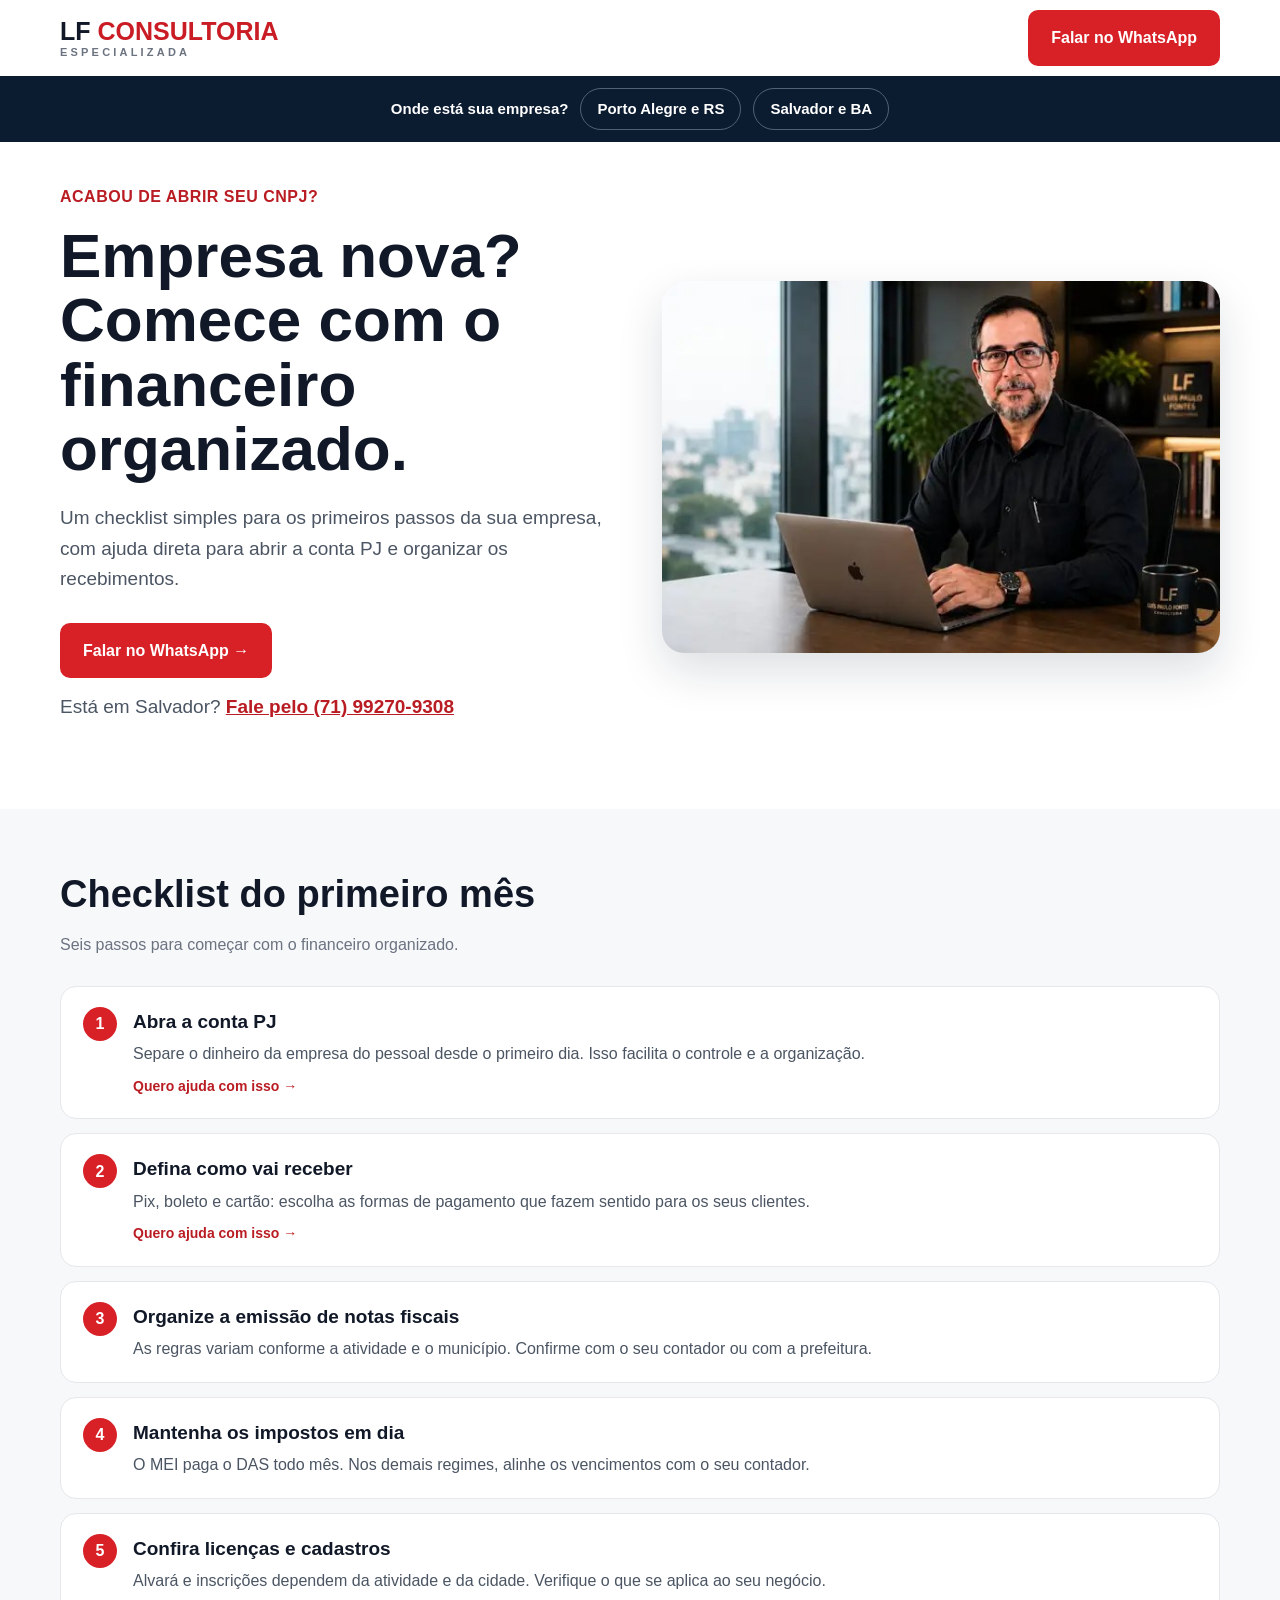
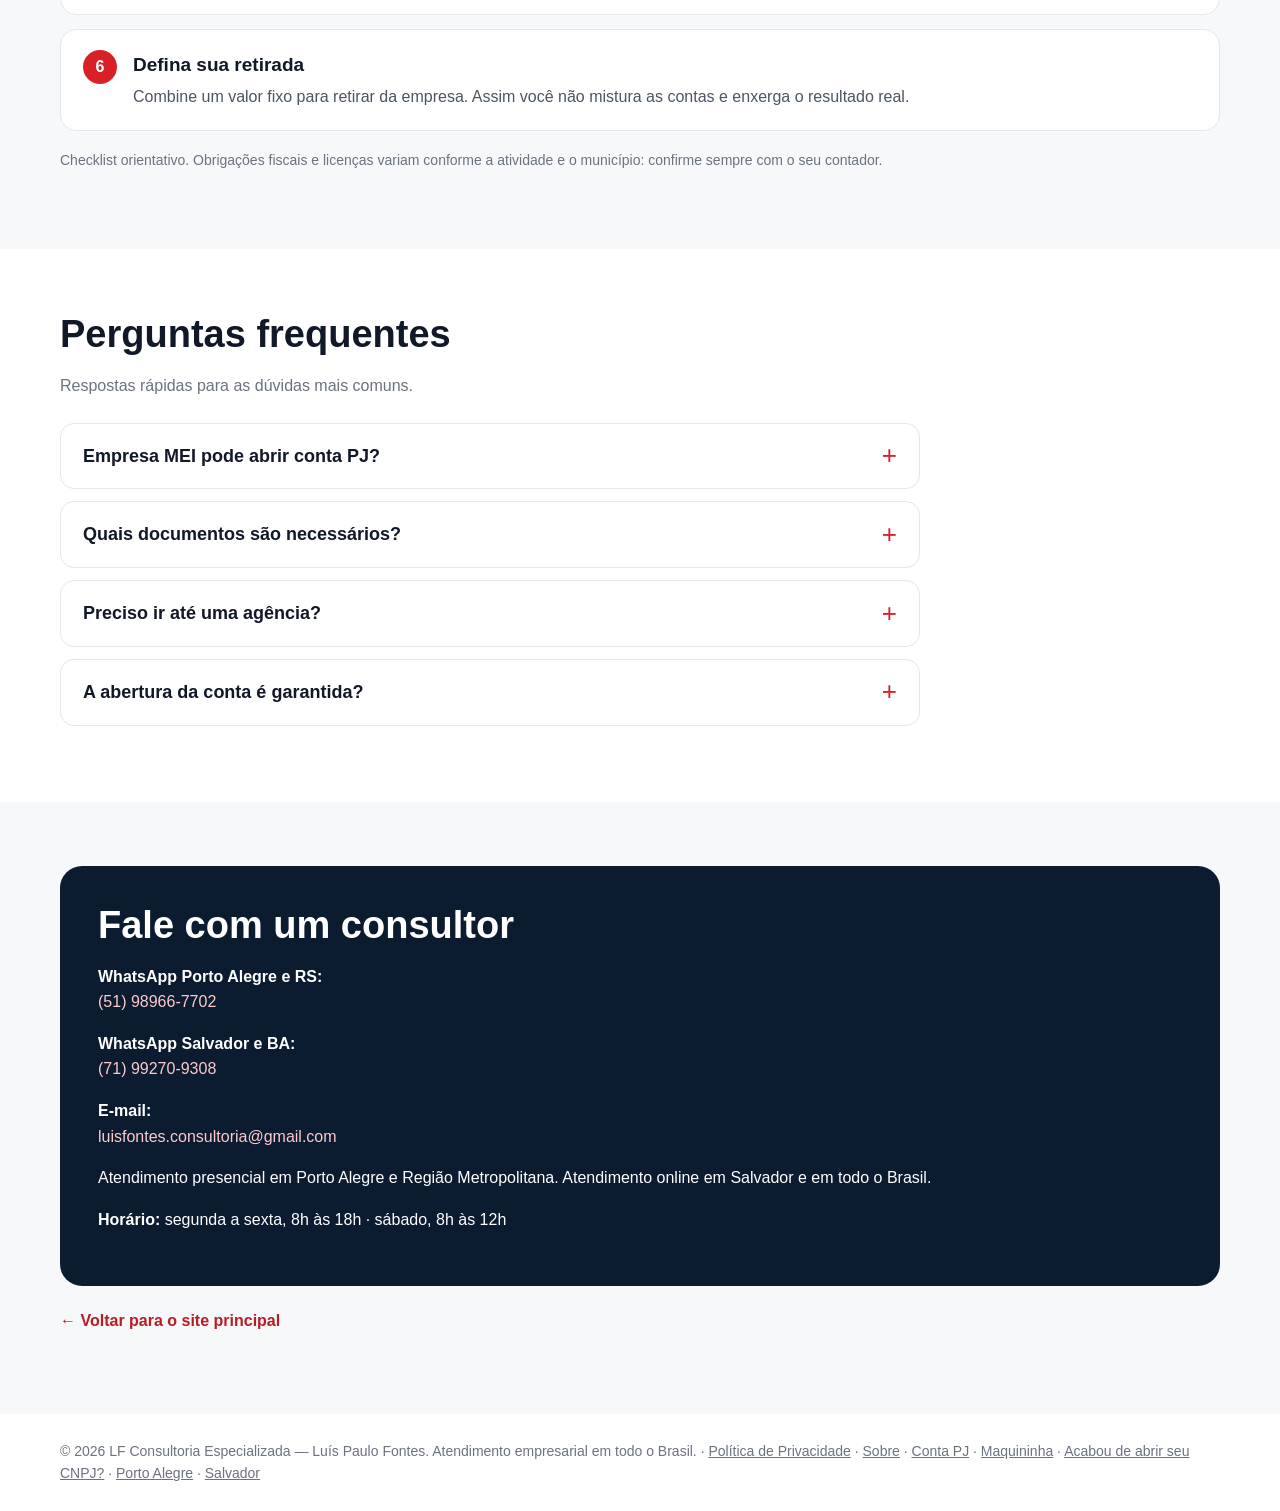
==== commit 83a118bd: "Publica a aba "Sobre Luís Paulo" - Nova página /sobre/ (trajetória, números, formação, recomendação," ====
--- a/cnpj-novo/index.html
+++ b/cnpj-novo/index.html
@@ -1 +1 @@
-<!doctype html><html lang="pt-BR"><head><meta charset="utf-8"><meta name="viewport" content="width=device-width,initial-scale=1"><title>Acabou de abrir seu CNPJ? | LF Consultoria Especializada</title><meta name="description" content="Checklist do primeiro mês para empresas recém-abertas e ajuda direta com conta PJ e soluções de recebimento. Porto Alegre, Salvador e online."><link rel="canonical" href="https://luisfontesconsultoria-hub.github.io/luisfontes.consultoria.github/cnpj-novo/"><meta name="theme-color" content="#0b1b30"><link rel="icon" href="data:image/svg+xml,%3Csvg%20xmlns%3D%22http%3A//www.w3.org/2000/svg%22%20viewBox%3D%220%200%2064%2064%22%3E%3Crect%20width%3D%2264%22%20height%3D%2264%22%20rx%3D%2212%22%20fill%3D%22%230b1b30%22/%3E%3Ctext%20x%3D%2232%22%20y%3D%2243%22%20font-family%3D%22Arial%2CHelvetica%2Csans-serif%22%20font-size%3D%2230%22%20font-weight%3D%22900%22%20text-anchor%3D%22middle%22%20fill%3D%22%23fff%22%3EL%3Ctspan%20fill%3D%22%23d82027%22%3EF%3C/tspan%3E%3C/text%3E%3C/svg%3E"><meta property="og:type" content="website"><meta property="og:locale" content="pt_BR"><meta property="og:site_name" content="LF Consultoria Especializada"><meta property="og:url" content="https://luisfontesconsultoria-hub.github.io/luisfontes.consultoria.github/cnpj-novo/"><meta property="og:title" content="Acabou de abrir seu CNPJ? | LF Consultoria Especializada"><meta property="og:description" content="Checklist do primeiro mês para empresas recém-abertas e ajuda direta com conta PJ e soluções de recebimento. Porto Alegre, Salvador e online."><meta property="og:image" content="https://luisfontesconsultoria-hub.github.io/luisfontes.consultoria.github/og-image.jpg"><meta property="og:image:width" content="600"><meta property="og:image:height" content="400"><meta name="twitter:card" content="summary_large_image"><script type="application/ld+json">{"@context":"https://schema.org","@type":"WebPage","name":"Acabou de abrir seu CNPJ? | LF Consultoria Especializada","url":"https://luisfontesconsultoria-hub.github.io/luisfontes.consultoria.github/cnpj-novo/","about":{"@id":"https://luisfontesconsultoria-hub.github.io/luisfontes.consultoria.github/#empresa"},"inLanguage":"pt-BR"}</script><script async src="https://www.googletagmanager.com/gtag/js?id=AW-17752633586"></script><script>window.dataLayer=window.dataLayer||[];function gtag(){dataLayer.push(arguments)}gtag('js',new Date());gtag('config','AW-17752633586');function conv(){gtag('event','conversion',{send_to:'AW-17752633586/MYgbCPb__N4cEPLhjpFC',value:1,currency:'BRL'})}</script><style>*{box-sizing:border-box}body{margin:0;font-family:Arial,Helvetica,sans-serif;color:#111827;line-height:1.6}a{text-decoration:none}.wrap{width:min(1160px,calc(100% - 32px));margin:auto}header{height:76px;display:flex;align-items:center;justify-content:space-between}.brand{font-size:25px;font-weight:900}.brand span{color:#c91c24}.btn{display:inline-block;background:#d82027;color:#fff;font-weight:800;padding:15px 23px;border-radius:10px}.hero{padding:42px 0 58px}.hero-grid{display:grid;grid-template-columns:1fr 1fr;gap:44px;align-items:center}.tag{font-size:16px;font-weight:900;letter-spacing:.5px;color:#b91c22}.hero h1{font-size:clamp(40px,5vw,62px);line-height:1.04;margin:14px 0 22px}.hero p{font-size:19px;color:#4b5563;max-width:570px;margin-bottom:28px}.photo{overflow:hidden;border-radius:22px;background:#f3f4f6;box-shadow:0 18px 45px #0b1b3024}.photo img{display:block;width:100%;height:auto;aspect-ratio:3/2;object-fit:cover}.section{padding:64px 0}.alt{background:#f7f8fa}h2{font-size:38px;line-height:1.15;margin:0 0 8px}.muted{color:#6b7280}.cards{display:grid;grid-template-columns:repeat(3,1fr);gap:22px;margin-top:28px}.card{background:#fff;border:1px solid #e5e7eb;border-radius:18px;padding:25px;box-shadow:0 8px 24px #0000000d}.card h3{font-size:21px;margin:0 0 10px}.card p{color:#4b5563}.contact{background:#0b1b30;color:#fff;border-radius:22px;padding:38px}.contact h2{color:#fff}.contact a{color:#fecaca}.socials{display:flex;flex-wrap:wrap;gap:10px;margin:22px 0}.socials a{color:#fff;border:1px solid #526176;padding:8px 12px;border-radius:8px}.faq{max-width:860px;margin-top:24px}.faq details{border:1px solid #e5e7eb;border-radius:14px;background:#fff;margin:0 0 12px}.faq summary{cursor:pointer;list-style:none;padding:18px 52px 18px 22px;font-weight:800;font-size:18px;position:relative}.faq summary::-webkit-details-marker{display:none}.faq summary::after{content:"+";position:absolute;right:22px;top:50%;transform:translateY(-50%);font-size:26px;font-weight:400;color:#d82027}.faq details[open] summary::after{content:"−"}.faq summary:focus-visible{outline:3px solid #111827;outline-offset:2px;border-radius:14px}.faq details p{margin:0;padding:0 22px 20px;color:#4b5563}.cities{background:#0b1b30;color:#fff}.cities .wrap{display:flex;align-items:center;justify-content:center;gap:12px;flex-wrap:wrap;padding:12px 0}.cities .q{font-weight:800;font-size:15px}.cities a{display:inline-block;color:#fff;border:1px solid #526176;border-radius:999px;padding:8px 16px;font-weight:800;font-size:15px}.cities a:hover{border-color:#fff}.cities a.on{background:#d82027;border-color:#d82027}.cities a:focus-visible{outline:3px solid #fff;outline-offset:2px}@media(max-width:800px){.cities .wrap{gap:8px;padding:10px 0}.cities .q{width:100%;text-align:center;font-size:14px}.cities a{font-size:14px;padding:8px 14px}}.footer{padding:26px 0;color:#6b7280;font-size:14px}.footer a{color:#6b7280;text-decoration:underline}.wa-float{display:none}@media(max-width:800px){.wrap{width:min(100% - 26px,1160px)}header{height:68px}.brand{font-size:22px}header .btn{display:none}.hero{padding:25px 0 42px}.hero-grid,.cards{grid-template-columns:1fr}.hero h1{font-size:42px}.hero p{font-size:17px}.photo{order:-1}.wa-float{display:block;position:fixed;left:13px;right:13px;bottom:12px;z-index:50;text-align:center;box-shadow:0 10px 28px #0b1b3059;opacity:0;transform:translateY(16px);pointer-events:none;transition:opacity .25s,transform .25s}.wa-float.show{opacity:1;transform:none;pointer-events:auto}body{padding-bottom:78px}.section{padding:48px 0}h2{font-size:32px}}.check{list-style:none;padding:0;margin:28px 0 0;display:grid;gap:14px;counter-reset:c}.check li{counter-increment:c;background:#fff;border:1px solid #e5e7eb;border-radius:16px;padding:20px 22px 20px 72px;position:relative}.check li::before{content:counter(c);position:absolute;left:22px;top:20px;width:34px;height:34px;border-radius:50%;background:#d82027;color:#fff;font-weight:900;display:flex;align-items:center;justify-content:center}.check h3{margin:0 0 4px;font-size:19px}.check p{margin:0;color:#4b5563}.check .help{display:inline-block;margin-top:8px;font-weight:800;color:#b91c22;font-size:14px}.note{font-size:14px;color:#6b7280;margin-top:18px}.alt2{margin-top:14px;font-size:15px}.alt2 a{color:#b91c22;font-weight:800;text-decoration:underline}.back{color:#b91c22;font-weight:700}.cards4{grid-template-columns:repeat(4,1fr)}@media(max-width:800px){.cards4{grid-template-columns:1fr}.check li{padding-left:64px}.check li::before{left:16px}}.brand{line-height:1.05}.brand small{display:block;font-size:11px;letter-spacing:3.2px;color:#6b7280;font-weight:800;margin-top:3px}</style></head><body><header class="wrap"><a class="brand" href="../" style="color:#111827">LF <span>CONSULTORIA</span><small>ESPECIALIZADA</small></a><a class="btn" href="https://wa.me/5551989667702?text=Ol%C3%A1%2C%20Lu%C3%ADs%20Paulo.%20Vim%20pela%20p%C3%A1gina%20Acabou%20de%20abrir%20seu%20CNPJ%20e%20quero%20falar%20sobre%20minha%20empresa." target="_blank" rel="noopener" onclick="conv()">Falar no WhatsApp</a></header><nav class="cities" aria-label="Escolha sua cidade"><div class="wrap"><span class="q">Onde está sua empresa?</span><a href="../porto-alegre/">Porto Alegre e RS</a><a href="../salvador/">Salvador e BA</a></div></nav><main><section class="hero"><div class="wrap hero-grid"><div><div class="tag">ACABOU DE ABRIR SEU CNPJ?</div><h1>Empresa nova? Comece com o financeiro organizado.</h1><p>Um checklist simples para os primeiros passos da sua empresa, com ajuda direta para abrir a conta PJ e organizar os recebimentos.</p><a class="btn" href="https://wa.me/5551989667702?text=Ol%C3%A1%2C%20Lu%C3%ADs%20Paulo.%20Vim%20pela%20p%C3%A1gina%20Acabou%20de%20abrir%20seu%20CNPJ%20e%20quero%20mais%20informa%C3%A7%C3%B5es." target="_blank" rel="noopener" onclick="conv()">Falar no WhatsApp →</a><p class="alt2">Está em Salvador? <a href="https://wa.me/5571992709308?text=Ol%C3%A1%2C%20Lu%C3%ADs%20Paulo.%20Sou%20de%20Salvador%2C%20vim%20pela%20p%C3%A1gina%20Acabou%20de%20abrir%20seu%20CNPJ%20e%20quero%20mais%20informa%C3%A7%C3%B5es." target="_blank" rel="noopener" onclick="conv()">Fale pelo (71) 99270-9308</a></p></div><div class="photo"><img src="../og-image.jpg" alt="Luís Paulo Fontes em atendimento empresarial" width="600" height="400" fetchpriority="high"></div></div></section><section class="section alt"><div class="wrap"><h2>Checklist do primeiro mês</h2><p class="muted">Seis passos para começar com o financeiro organizado.</p><ol class="check"><li><h3>Abra a conta PJ</h3><p>Separe o dinheiro da empresa do pessoal desde o primeiro dia. Isso facilita o controle e a organização.</p><a class="help" href="https://wa.me/5551989667702?text=Ol%C3%A1%2C%20Lu%C3%ADs%20Paulo.%20Vim%20pela%20p%C3%A1gina%20Acabou%20de%20abrir%20seu%20CNPJ%20e%20quero%20ajuda%20para%20abrir%20a%20conta%20PJ." target="_blank" rel="noopener" onclick="conv()">Quero ajuda com isso →</a></li><li><h3>Defina como vai receber</h3><p>Pix, boleto e cartão: escolha as formas de pagamento que fazem sentido para os seus clientes.</p><a class="help" href="https://wa.me/5551989667702?text=Ol%C3%A1%2C%20Lu%C3%ADs%20Paulo.%20Vim%20pela%20p%C3%A1gina%20Acabou%20de%20abrir%20seu%20CNPJ%20e%20quero%20ajuda%20para%20definir%20como%20vou%20receber." target="_blank" rel="noopener" onclick="conv()">Quero ajuda com isso →</a></li><li><h3>Organize a emissão de notas fiscais</h3><p>As regras variam conforme a atividade e o município. Confirme com o seu contador ou com a prefeitura.</p></li><li><h3>Mantenha os impostos em dia</h3><p>O MEI paga o DAS todo mês. Nos demais regimes, alinhe os vencimentos com o seu contador.</p></li><li><h3>Confira licenças e cadastros</h3><p>Alvará e inscrições dependem da atividade e da cidade. Verifique o que se aplica ao seu negócio.</p></li><li><h3>Defina sua retirada</h3><p>Combine um valor fixo para retirar da empresa. Assim você não mistura as contas e enxerga o resultado real.</p></li></ol><p class="note">Checklist orientativo. Obrigações fiscais e licenças variam conforme a atividade e o município: confirme sempre com o seu contador.</p></div></section><section class="section" id="perguntas"><div class="wrap"><h2>Perguntas frequentes</h2><p class="muted">Respostas rápidas para as dúvidas mais comuns.</p><div class="faq"><details><summary>Empresa MEI pode abrir conta PJ?</summary><p>Sim. Empresas MEI também podem solicitar a abertura de conta PJ. A aprovação depende da análise da instituição financeira.</p></details><details><summary>Quais documentos são necessários?</summary><p>Depende do tipo de empresa (MEI, ME, LTDA, entre outros). No primeiro contato, você recebe a lista exata de documentos para o seu caso.</p></details><details><summary>Preciso ir até uma agência?</summary><p>O atendimento começa pelo WhatsApp e boa parte da jornada pode ser feita a distância. Se alguma etapa exigir atendimento presencial, você é avisado com antecedência.</p></details><details><summary>A abertura da conta é garantida?</summary><p>Não. A abertura de conta e a contratação de soluções dependem da análise e das políticas da instituição financeira. Nosso papel é orientar e acompanhar todo o processo.</p></details></div></div></section><section class="section alt"><div class="wrap"><div class="contact"><h2>Fale com um consultor</h2><p><strong>WhatsApp Porto Alegre e RS:</strong><br><a href="https://wa.me/5551989667702?text=Ol%C3%A1%2C%20Lu%C3%ADs%20Paulo.%20Vim%20pela%20p%C3%A1gina%20Acabou%20de%20abrir%20seu%20CNPJ%20e%20quero%20falar%20sobre%20minha%20empresa." target="_blank" rel="noopener" onclick="conv()">(51) 98966-7702</a></p><p><strong>WhatsApp Salvador e BA:</strong><br><a href="https://wa.me/5571992709308?text=Ol%C3%A1%2C%20Lu%C3%ADs%20Paulo.%20Sou%20de%20Salvador%2C%20vim%20pela%20p%C3%A1gina%20Acabou%20de%20abrir%20seu%20CNPJ%20e%20quero%20falar%20sobre%20minha%20empresa." target="_blank" rel="noopener" onclick="conv()">(71) 99270-9308</a></p><p><strong>E-mail:</strong><br><a href="mailto:luisfontes.consultoria@gmail.com">luisfontes.consultoria@gmail.com</a></p><p>Atendimento presencial em Porto Alegre e Região Metropolitana. Atendimento online em Salvador e em todo o Brasil.</p><p><strong>Horário:</strong> segunda a sexta, 8h às 18h · sábado, 8h às 12h</p></div><p style="margin-top:22px"><a class="back" href="../">← Voltar para o site principal</a></p></div></section></main><footer class="wrap footer">© 2026 LF Consultoria Especializada — Luís Paulo Fontes. Atendimento empresarial em todo o Brasil. · <a href="../privacidade.html">Política de Privacidade</a> · <a href="../conta-pj/">Conta PJ</a> · <a href="../maquininha/">Maquininha</a> · <a href="../cnpj-novo/">Acabou de abrir seu CNPJ?</a> · <a href="../porto-alegre/">Porto Alegre</a> · <a href="../salvador/">Salvador</a></footer><a class="btn wa-float" href="https://wa.me/5551989667702?text=Ol%C3%A1%2C%20Lu%C3%ADs%20Paulo.%20Vim%20pela%20p%C3%A1gina%20Acabou%20de%20abrir%20seu%20CNPJ%20e%20quero%20falar%20sobre%20minha%20empresa." target="_blank" rel="noopener" onclick="conv()">Falar no WhatsApp</a><script>(function(){var f=document.querySelector(".wa-float");if(!f)return;function u(){f.classList.toggle("show",window.scrollY>520)}window.addEventListener("scroll",u,{passive:true});u()})();</script><script src="../sdr-bridge.js" defer></script></body></html>+<!doctype html><html lang="pt-BR"><head><meta charset="utf-8"><meta name="viewport" content="width=device-width,initial-scale=1"><title>Acabou de abrir seu CNPJ? | LF Consultoria Especializada</title><meta name="description" content="Checklist do primeiro mês para empresas recém-abertas e ajuda direta com conta PJ e soluções de recebimento. Porto Alegre, Salvador e online."><link rel="canonical" href="https://luisfontesconsultoria-hub.github.io/luisfontes.consultoria.github/cnpj-novo/"><meta name="theme-color" content="#0b1b30"><link rel="icon" href="data:image/svg+xml,%3Csvg%20xmlns%3D%22http%3A//www.w3.org/2000/svg%22%20viewBox%3D%220%200%2064%2064%22%3E%3Crect%20width%3D%2264%22%20height%3D%2264%22%20rx%3D%2212%22%20fill%3D%22%230b1b30%22/%3E%3Ctext%20x%3D%2232%22%20y%3D%2243%22%20font-family%3D%22Arial%2CHelvetica%2Csans-serif%22%20font-size%3D%2230%22%20font-weight%3D%22900%22%20text-anchor%3D%22middle%22%20fill%3D%22%23fff%22%3EL%3Ctspan%20fill%3D%22%23d82027%22%3EF%3C/tspan%3E%3C/text%3E%3C/svg%3E"><meta property="og:type" content="website"><meta property="og:locale" content="pt_BR"><meta property="og:site_name" content="LF Consultoria Especializada"><meta property="og:url" content="https://luisfontesconsultoria-hub.github.io/luisfontes.consultoria.github/cnpj-novo/"><meta property="og:title" content="Acabou de abrir seu CNPJ? | LF Consultoria Especializada"><meta property="og:description" content="Checklist do primeiro mês para empresas recém-abertas e ajuda direta com conta PJ e soluções de recebimento. Porto Alegre, Salvador e online."><meta property="og:image" content="https://luisfontesconsultoria-hub.github.io/luisfontes.consultoria.github/og-image.jpg"><meta property="og:image:width" content="600"><meta property="og:image:height" content="400"><meta name="twitter:card" content="summary_large_image"><script type="application/ld+json">{"@context":"https://schema.org","@type":"WebPage","name":"Acabou de abrir seu CNPJ? | LF Consultoria Especializada","url":"https://luisfontesconsultoria-hub.github.io/luisfontes.consultoria.github/cnpj-novo/","about":{"@id":"https://luisfontesconsultoria-hub.github.io/luisfontes.consultoria.github/#empresa"},"inLanguage":"pt-BR"}</script><script async src="https://www.googletagmanager.com/gtag/js?id=AW-17752633586"></script><script>window.dataLayer=window.dataLayer||[];function gtag(){dataLayer.push(arguments)}gtag('js',new Date());gtag('config','AW-17752633586');function conv(){gtag('event','conversion',{send_to:'AW-17752633586/MYgbCPb__N4cEPLhjpFC',value:1,currency:'BRL'})}</script><style>*{box-sizing:border-box}body{margin:0;font-family:Arial,Helvetica,sans-serif;color:#111827;line-height:1.6}a{text-decoration:none}.wrap{width:min(1160px,calc(100% - 32px));margin:auto}header{height:76px;display:flex;align-items:center;justify-content:space-between}.brand{font-size:25px;font-weight:900}.brand span{color:#c91c24}.btn{display:inline-block;background:#d82027;color:#fff;font-weight:800;padding:15px 23px;border-radius:10px}.hero{padding:42px 0 58px}.hero-grid{display:grid;grid-template-columns:1fr 1fr;gap:44px;align-items:center}.tag{font-size:16px;font-weight:900;letter-spacing:.5px;color:#b91c22}.hero h1{font-size:clamp(40px,5vw,62px);line-height:1.04;margin:14px 0 22px}.hero p{font-size:19px;color:#4b5563;max-width:570px;margin-bottom:28px}.photo{overflow:hidden;border-radius:22px;background:#f3f4f6;box-shadow:0 18px 45px #0b1b3024}.photo img{display:block;width:100%;height:auto;aspect-ratio:3/2;object-fit:cover}.section{padding:64px 0}.alt{background:#f7f8fa}h2{font-size:38px;line-height:1.15;margin:0 0 8px}.muted{color:#6b7280}.cards{display:grid;grid-template-columns:repeat(3,1fr);gap:22px;margin-top:28px}.card{background:#fff;border:1px solid #e5e7eb;border-radius:18px;padding:25px;box-shadow:0 8px 24px #0000000d}.card h3{font-size:21px;margin:0 0 10px}.card p{color:#4b5563}.contact{background:#0b1b30;color:#fff;border-radius:22px;padding:38px}.contact h2{color:#fff}.contact a{color:#fecaca}.socials{display:flex;flex-wrap:wrap;gap:10px;margin:22px 0}.socials a{color:#fff;border:1px solid #526176;padding:8px 12px;border-radius:8px}.faq{max-width:860px;margin-top:24px}.faq details{border:1px solid #e5e7eb;border-radius:14px;background:#fff;margin:0 0 12px}.faq summary{cursor:pointer;list-style:none;padding:18px 52px 18px 22px;font-weight:800;font-size:18px;position:relative}.faq summary::-webkit-details-marker{display:none}.faq summary::after{content:"+";position:absolute;right:22px;top:50%;transform:translateY(-50%);font-size:26px;font-weight:400;color:#d82027}.faq details[open] summary::after{content:"−"}.faq summary:focus-visible{outline:3px solid #111827;outline-offset:2px;border-radius:14px}.faq details p{margin:0;padding:0 22px 20px;color:#4b5563}.cities{background:#0b1b30;color:#fff}.cities .wrap{display:flex;align-items:center;justify-content:center;gap:12px;flex-wrap:wrap;padding:12px 0}.cities .q{font-weight:800;font-size:15px}.cities a{display:inline-block;color:#fff;border:1px solid #526176;border-radius:999px;padding:8px 16px;font-weight:800;font-size:15px}.cities a:hover{border-color:#fff}.cities a.on{background:#d82027;border-color:#d82027}.cities a:focus-visible{outline:3px solid #fff;outline-offset:2px}@media(max-width:800px){.cities .wrap{gap:8px;padding:10px 0}.cities .q{width:100%;text-align:center;font-size:14px}.cities a{font-size:14px;padding:8px 14px}}.footer{padding:26px 0;color:#6b7280;font-size:14px}.footer a{color:#6b7280;text-decoration:underline}.wa-float{display:none}@media(max-width:800px){.wrap{width:min(100% - 26px,1160px)}header{height:68px}.brand{font-size:22px}header .btn{display:none}.hero{padding:25px 0 42px}.hero-grid,.cards{grid-template-columns:1fr}.hero h1{font-size:42px}.hero p{font-size:17px}.photo{order:-1}.wa-float{display:block;position:fixed;left:13px;right:13px;bottom:12px;z-index:50;text-align:center;box-shadow:0 10px 28px #0b1b3059;opacity:0;transform:translateY(16px);pointer-events:none;transition:opacity .25s,transform .25s}.wa-float.show{opacity:1;transform:none;pointer-events:auto}body{padding-bottom:78px}.section{padding:48px 0}h2{font-size:32px}}.check{list-style:none;padding:0;margin:28px 0 0;display:grid;gap:14px;counter-reset:c}.check li{counter-increment:c;background:#fff;border:1px solid #e5e7eb;border-radius:16px;padding:20px 22px 20px 72px;position:relative}.check li::before{content:counter(c);position:absolute;left:22px;top:20px;width:34px;height:34px;border-radius:50%;background:#d82027;color:#fff;font-weight:900;display:flex;align-items:center;justify-content:center}.check h3{margin:0 0 4px;font-size:19px}.check p{margin:0;color:#4b5563}.check .help{display:inline-block;margin-top:8px;font-weight:800;color:#b91c22;font-size:14px}.note{font-size:14px;color:#6b7280;margin-top:18px}.alt2{margin-top:14px;font-size:15px}.alt2 a{color:#b91c22;font-weight:800;text-decoration:underline}.back{color:#b91c22;font-weight:700}.cards4{grid-template-columns:repeat(4,1fr)}@media(max-width:800px){.cards4{grid-template-columns:1fr}.check li{padding-left:64px}.check li::before{left:16px}}.brand{line-height:1.05}.brand small{display:block;font-size:11px;letter-spacing:3.2px;color:#6b7280;font-weight:800;margin-top:3px}</style></head><body><header class="wrap"><a class="brand" href="../" style="color:#111827">LF <span>CONSULTORIA</span><small>ESPECIALIZADA</small></a><a class="btn" href="https://wa.me/5551989667702?text=Ol%C3%A1%2C%20Lu%C3%ADs%20Paulo.%20Vim%20pela%20p%C3%A1gina%20Acabou%20de%20abrir%20seu%20CNPJ%20e%20quero%20falar%20sobre%20minha%20empresa." target="_blank" rel="noopener" onclick="conv()">Falar no WhatsApp</a></header><nav class="cities" aria-label="Escolha sua cidade"><div class="wrap"><span class="q">Onde está sua empresa?</span><a href="../porto-alegre/">Porto Alegre e RS</a><a href="../salvador/">Salvador e BA</a></div></nav><main><section class="hero"><div class="wrap hero-grid"><div><div class="tag">ACABOU DE ABRIR SEU CNPJ?</div><h1>Empresa nova? Comece com o financeiro organizado.</h1><p>Um checklist simples para os primeiros passos da sua empresa, com ajuda direta para abrir a conta PJ e organizar os recebimentos.</p><a class="btn" href="https://wa.me/5551989667702?text=Ol%C3%A1%2C%20Lu%C3%ADs%20Paulo.%20Vim%20pela%20p%C3%A1gina%20Acabou%20de%20abrir%20seu%20CNPJ%20e%20quero%20mais%20informa%C3%A7%C3%B5es." target="_blank" rel="noopener" onclick="conv()">Falar no WhatsApp →</a><p class="alt2">Está em Salvador? <a href="https://wa.me/5571992709308?text=Ol%C3%A1%2C%20Lu%C3%ADs%20Paulo.%20Sou%20de%20Salvador%2C%20vim%20pela%20p%C3%A1gina%20Acabou%20de%20abrir%20seu%20CNPJ%20e%20quero%20mais%20informa%C3%A7%C3%B5es." target="_blank" rel="noopener" onclick="conv()">Fale pelo (71) 99270-9308</a></p></div><div class="photo"><img src="../og-image.jpg" alt="Luís Paulo Fontes em atendimento empresarial" width="600" height="400" fetchpriority="high"></div></div></section><section class="section alt"><div class="wrap"><h2>Checklist do primeiro mês</h2><p class="muted">Seis passos para começar com o financeiro organizado.</p><ol class="check"><li><h3>Abra a conta PJ</h3><p>Separe o dinheiro da empresa do pessoal desde o primeiro dia. Isso facilita o controle e a organização.</p><a class="help" href="https://wa.me/5551989667702?text=Ol%C3%A1%2C%20Lu%C3%ADs%20Paulo.%20Vim%20pela%20p%C3%A1gina%20Acabou%20de%20abrir%20seu%20CNPJ%20e%20quero%20ajuda%20para%20abrir%20a%20conta%20PJ." target="_blank" rel="noopener" onclick="conv()">Quero ajuda com isso →</a></li><li><h3>Defina como vai receber</h3><p>Pix, boleto e cartão: escolha as formas de pagamento que fazem sentido para os seus clientes.</p><a class="help" href="https://wa.me/5551989667702?text=Ol%C3%A1%2C%20Lu%C3%ADs%20Paulo.%20Vim%20pela%20p%C3%A1gina%20Acabou%20de%20abrir%20seu%20CNPJ%20e%20quero%20ajuda%20para%20definir%20como%20vou%20receber." target="_blank" rel="noopener" onclick="conv()">Quero ajuda com isso →</a></li><li><h3>Organize a emissão de notas fiscais</h3><p>As regras variam conforme a atividade e o município. Confirme com o seu contador ou com a prefeitura.</p></li><li><h3>Mantenha os impostos em dia</h3><p>O MEI paga o DAS todo mês. Nos demais regimes, alinhe os vencimentos com o seu contador.</p></li><li><h3>Confira licenças e cadastros</h3><p>Alvará e inscrições dependem da atividade e da cidade. Verifique o que se aplica ao seu negócio.</p></li><li><h3>Defina sua retirada</h3><p>Combine um valor fixo para retirar da empresa. Assim você não mistura as contas e enxerga o resultado real.</p></li></ol><p class="note">Checklist orientativo. Obrigações fiscais e licenças variam conforme a atividade e o município: confirme sempre com o seu contador.</p></div></section><section class="section" id="perguntas"><div class="wrap"><h2>Perguntas frequentes</h2><p class="muted">Respostas rápidas para as dúvidas mais comuns.</p><div class="faq"><details><summary>Empresa MEI pode abrir conta PJ?</summary><p>Sim. Empresas MEI também podem solicitar a abertura de conta PJ. A aprovação depende da análise da instituição financeira.</p></details><details><summary>Quais documentos são necessários?</summary><p>Depende do tipo de empresa (MEI, ME, LTDA, entre outros). No primeiro contato, você recebe a lista exata de documentos para o seu caso.</p></details><details><summary>Preciso ir até uma agência?</summary><p>O atendimento começa pelo WhatsApp e boa parte da jornada pode ser feita a distância. Se alguma etapa exigir atendimento presencial, você é avisado com antecedência.</p></details><details><summary>A abertura da conta é garantida?</summary><p>Não. A abertura de conta e a contratação de soluções dependem da análise e das políticas da instituição financeira. Nosso papel é orientar e acompanhar todo o processo.</p></details></div></div></section><section class="section alt"><div class="wrap"><div class="contact"><h2>Fale com um consultor</h2><p><strong>WhatsApp Porto Alegre e RS:</strong><br><a href="https://wa.me/5551989667702?text=Ol%C3%A1%2C%20Lu%C3%ADs%20Paulo.%20Vim%20pela%20p%C3%A1gina%20Acabou%20de%20abrir%20seu%20CNPJ%20e%20quero%20falar%20sobre%20minha%20empresa." target="_blank" rel="noopener" onclick="conv()">(51) 98966-7702</a></p><p><strong>WhatsApp Salvador e BA:</strong><br><a href="https://wa.me/5571992709308?text=Ol%C3%A1%2C%20Lu%C3%ADs%20Paulo.%20Sou%20de%20Salvador%2C%20vim%20pela%20p%C3%A1gina%20Acabou%20de%20abrir%20seu%20CNPJ%20e%20quero%20falar%20sobre%20minha%20empresa." target="_blank" rel="noopener" onclick="conv()">(71) 99270-9308</a></p><p><strong>E-mail:</strong><br><a href="mailto:luisfontes.consultoria@gmail.com">luisfontes.consultoria@gmail.com</a></p><p>Atendimento presencial em Porto Alegre e Região Metropolitana. Atendimento online em Salvador e em todo o Brasil.</p><p><strong>Horário:</strong> segunda a sexta, 8h às 18h · sábado, 8h às 12h</p></div><p style="margin-top:22px"><a class="back" href="../">← Voltar para o site principal</a></p></div></section></main><footer class="wrap footer">© 2026 LF Consultoria Especializada — Luís Paulo Fontes. Atendimento empresarial em todo o Brasil. · <a href="../privacidade.html">Política de Privacidade</a> · <a href="../sobre/">Sobre</a> · <a href="../conta-pj/">Conta PJ</a> · <a href="../maquininha/">Maquininha</a> · <a href="../cnpj-novo/">Acabou de abrir seu CNPJ?</a> · <a href="../porto-alegre/">Porto Alegre</a> · <a href="../salvador/">Salvador</a></footer><a class="btn wa-float" href="https://wa.me/5551989667702?text=Ol%C3%A1%2C%20Lu%C3%ADs%20Paulo.%20Vim%20pela%20p%C3%A1gina%20Acabou%20de%20abrir%20seu%20CNPJ%20e%20quero%20falar%20sobre%20minha%20empresa." target="_blank" rel="noopener" onclick="conv()">Falar no WhatsApp</a><script>(function(){var f=document.querySelector(".wa-float");if(!f)return;function u(){f.classList.toggle("show",window.scrollY>520)}window.addEventListener("scroll",u,{passive:true});u()})();</script><script src="../sdr-bridge.js" defer></script></body></html>
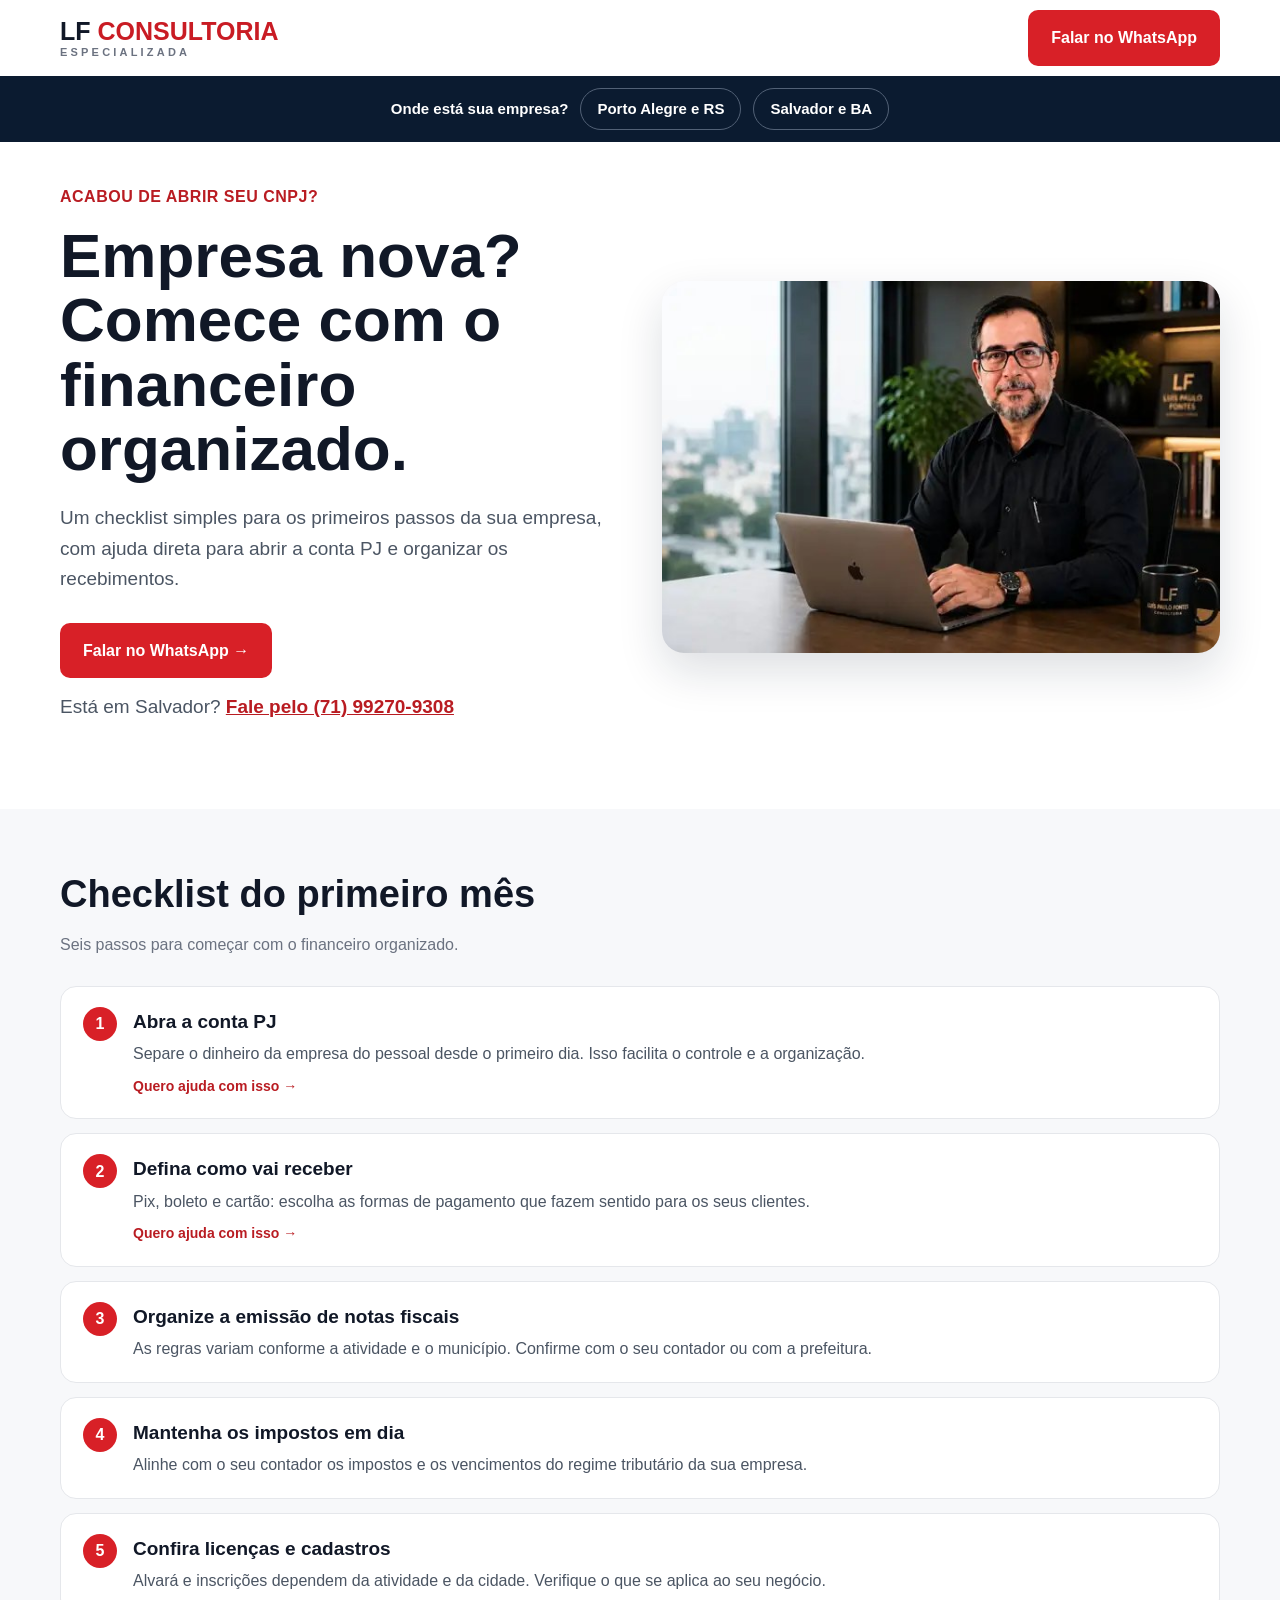
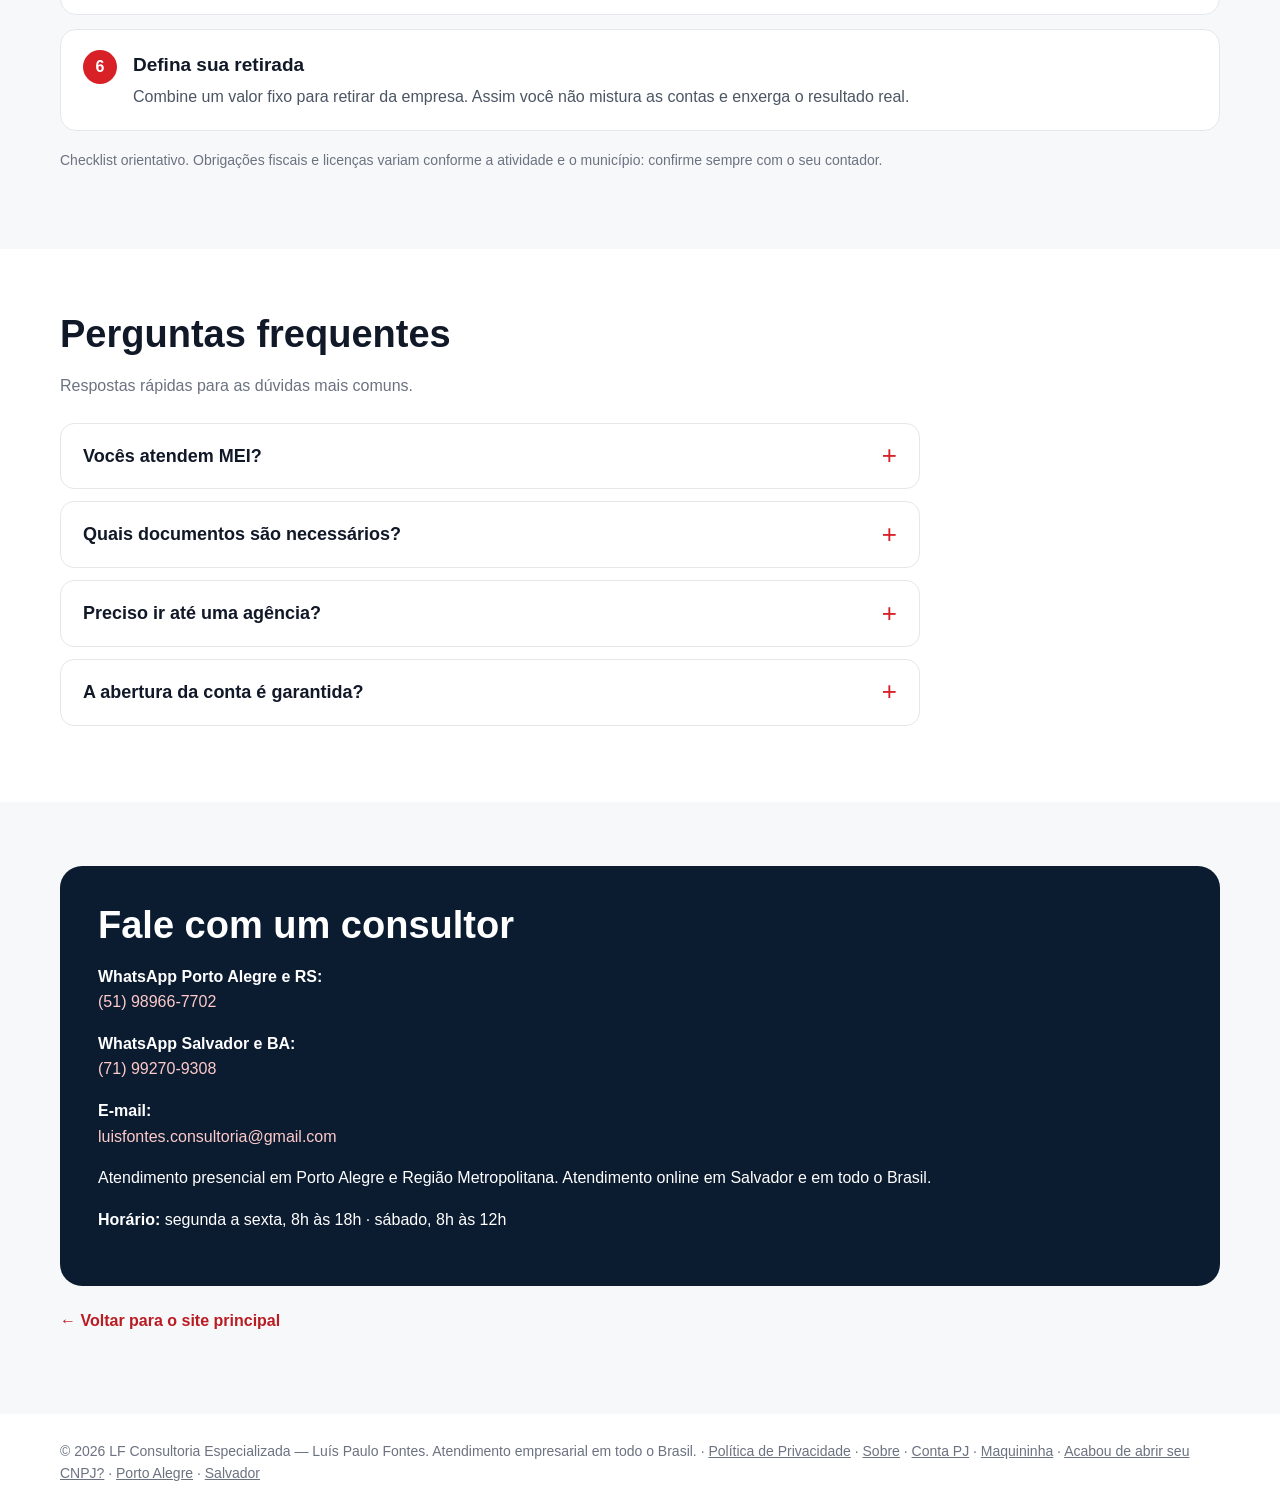
==== commit a2d3da05: "Remove atendimento a MEI, traz ideias do PR #1 e informa visitas presenciais - MEI: remove "Empresa " ====
--- a/cnpj-novo/index.html
+++ b/cnpj-novo/index.html
@@ -1 +1 @@
-<!doctype html><html lang="pt-BR"><head><meta charset="utf-8"><meta name="viewport" content="width=device-width,initial-scale=1"><title>Acabou de abrir seu CNPJ? | LF Consultoria Especializada</title><meta name="description" content="Checklist do primeiro mês para empresas recém-abertas e ajuda direta com conta PJ e soluções de recebimento. Porto Alegre, Salvador e online."><link rel="canonical" href="https://luisfontesconsultoria-hub.github.io/luisfontes.consultoria.github/cnpj-novo/"><meta name="theme-color" content="#0b1b30"><link rel="icon" href="data:image/svg+xml,%3Csvg%20xmlns%3D%22http%3A//www.w3.org/2000/svg%22%20viewBox%3D%220%200%2064%2064%22%3E%3Crect%20width%3D%2264%22%20height%3D%2264%22%20rx%3D%2212%22%20fill%3D%22%230b1b30%22/%3E%3Ctext%20x%3D%2232%22%20y%3D%2243%22%20font-family%3D%22Arial%2CHelvetica%2Csans-serif%22%20font-size%3D%2230%22%20font-weight%3D%22900%22%20text-anchor%3D%22middle%22%20fill%3D%22%23fff%22%3EL%3Ctspan%20fill%3D%22%23d82027%22%3EF%3C/tspan%3E%3C/text%3E%3C/svg%3E"><meta property="og:type" content="website"><meta property="og:locale" content="pt_BR"><meta property="og:site_name" content="LF Consultoria Especializada"><meta property="og:url" content="https://luisfontesconsultoria-hub.github.io/luisfontes.consultoria.github/cnpj-novo/"><meta property="og:title" content="Acabou de abrir seu CNPJ? | LF Consultoria Especializada"><meta property="og:description" content="Checklist do primeiro mês para empresas recém-abertas e ajuda direta com conta PJ e soluções de recebimento. Porto Alegre, Salvador e online."><meta property="og:image" content="https://luisfontesconsultoria-hub.github.io/luisfontes.consultoria.github/og-image.jpg"><meta property="og:image:width" content="600"><meta property="og:image:height" content="400"><meta name="twitter:card" content="summary_large_image"><script type="application/ld+json">{"@context":"https://schema.org","@type":"WebPage","name":"Acabou de abrir seu CNPJ? | LF Consultoria Especializada","url":"https://luisfontesconsultoria-hub.github.io/luisfontes.consultoria.github/cnpj-novo/","about":{"@id":"https://luisfontesconsultoria-hub.github.io/luisfontes.consultoria.github/#empresa"},"inLanguage":"pt-BR"}</script><script async src="https://www.googletagmanager.com/gtag/js?id=AW-17752633586"></script><script>window.dataLayer=window.dataLayer||[];function gtag(){dataLayer.push(arguments)}gtag('js',new Date());gtag('config','AW-17752633586');function conv(){gtag('event','conversion',{send_to:'AW-17752633586/MYgbCPb__N4cEPLhjpFC',value:1,currency:'BRL'})}</script><style>*{box-sizing:border-box}body{margin:0;font-family:Arial,Helvetica,sans-serif;color:#111827;line-height:1.6}a{text-decoration:none}.wrap{width:min(1160px,calc(100% - 32px));margin:auto}header{height:76px;display:flex;align-items:center;justify-content:space-between}.brand{font-size:25px;font-weight:900}.brand span{color:#c91c24}.btn{display:inline-block;background:#d82027;color:#fff;font-weight:800;padding:15px 23px;border-radius:10px}.hero{padding:42px 0 58px}.hero-grid{display:grid;grid-template-columns:1fr 1fr;gap:44px;align-items:center}.tag{font-size:16px;font-weight:900;letter-spacing:.5px;color:#b91c22}.hero h1{font-size:clamp(40px,5vw,62px);line-height:1.04;margin:14px 0 22px}.hero p{font-size:19px;color:#4b5563;max-width:570px;margin-bottom:28px}.photo{overflow:hidden;border-radius:22px;background:#f3f4f6;box-shadow:0 18px 45px #0b1b3024}.photo img{display:block;width:100%;height:auto;aspect-ratio:3/2;object-fit:cover}.section{padding:64px 0}.alt{background:#f7f8fa}h2{font-size:38px;line-height:1.15;margin:0 0 8px}.muted{color:#6b7280}.cards{display:grid;grid-template-columns:repeat(3,1fr);gap:22px;margin-top:28px}.card{background:#fff;border:1px solid #e5e7eb;border-radius:18px;padding:25px;box-shadow:0 8px 24px #0000000d}.card h3{font-size:21px;margin:0 0 10px}.card p{color:#4b5563}.contact{background:#0b1b30;color:#fff;border-radius:22px;padding:38px}.contact h2{color:#fff}.contact a{color:#fecaca}.socials{display:flex;flex-wrap:wrap;gap:10px;margin:22px 0}.socials a{color:#fff;border:1px solid #526176;padding:8px 12px;border-radius:8px}.faq{max-width:860px;margin-top:24px}.faq details{border:1px solid #e5e7eb;border-radius:14px;background:#fff;margin:0 0 12px}.faq summary{cursor:pointer;list-style:none;padding:18px 52px 18px 22px;font-weight:800;font-size:18px;position:relative}.faq summary::-webkit-details-marker{display:none}.faq summary::after{content:"+";position:absolute;right:22px;top:50%;transform:translateY(-50%);font-size:26px;font-weight:400;color:#d82027}.faq details[open] summary::after{content:"−"}.faq summary:focus-visible{outline:3px solid #111827;outline-offset:2px;border-radius:14px}.faq details p{margin:0;padding:0 22px 20px;color:#4b5563}.cities{background:#0b1b30;color:#fff}.cities .wrap{display:flex;align-items:center;justify-content:center;gap:12px;flex-wrap:wrap;padding:12px 0}.cities .q{font-weight:800;font-size:15px}.cities a{display:inline-block;color:#fff;border:1px solid #526176;border-radius:999px;padding:8px 16px;font-weight:800;font-size:15px}.cities a:hover{border-color:#fff}.cities a.on{background:#d82027;border-color:#d82027}.cities a:focus-visible{outline:3px solid #fff;outline-offset:2px}@media(max-width:800px){.cities .wrap{gap:8px;padding:10px 0}.cities .q{width:100%;text-align:center;font-size:14px}.cities a{font-size:14px;padding:8px 14px}}.footer{padding:26px 0;color:#6b7280;font-size:14px}.footer a{color:#6b7280;text-decoration:underline}.wa-float{display:none}@media(max-width:800px){.wrap{width:min(100% - 26px,1160px)}header{height:68px}.brand{font-size:22px}header .btn{display:none}.hero{padding:25px 0 42px}.hero-grid,.cards{grid-template-columns:1fr}.hero h1{font-size:42px}.hero p{font-size:17px}.photo{order:-1}.wa-float{display:block;position:fixed;left:13px;right:13px;bottom:12px;z-index:50;text-align:center;box-shadow:0 10px 28px #0b1b3059;opacity:0;transform:translateY(16px);pointer-events:none;transition:opacity .25s,transform .25s}.wa-float.show{opacity:1;transform:none;pointer-events:auto}body{padding-bottom:78px}.section{padding:48px 0}h2{font-size:32px}}.check{list-style:none;padding:0;margin:28px 0 0;display:grid;gap:14px;counter-reset:c}.check li{counter-increment:c;background:#fff;border:1px solid #e5e7eb;border-radius:16px;padding:20px 22px 20px 72px;position:relative}.check li::before{content:counter(c);position:absolute;left:22px;top:20px;width:34px;height:34px;border-radius:50%;background:#d82027;color:#fff;font-weight:900;display:flex;align-items:center;justify-content:center}.check h3{margin:0 0 4px;font-size:19px}.check p{margin:0;color:#4b5563}.check .help{display:inline-block;margin-top:8px;font-weight:800;color:#b91c22;font-size:14px}.note{font-size:14px;color:#6b7280;margin-top:18px}.alt2{margin-top:14px;font-size:15px}.alt2 a{color:#b91c22;font-weight:800;text-decoration:underline}.back{color:#b91c22;font-weight:700}.cards4{grid-template-columns:repeat(4,1fr)}@media(max-width:800px){.cards4{grid-template-columns:1fr}.check li{padding-left:64px}.check li::before{left:16px}}.brand{line-height:1.05}.brand small{display:block;font-size:11px;letter-spacing:3.2px;color:#6b7280;font-weight:800;margin-top:3px}</style></head><body><header class="wrap"><a class="brand" href="../" style="color:#111827">LF <span>CONSULTORIA</span><small>ESPECIALIZADA</small></a><a class="btn" href="https://wa.me/5551989667702?text=Ol%C3%A1%2C%20Lu%C3%ADs%20Paulo.%20Vim%20pela%20p%C3%A1gina%20Acabou%20de%20abrir%20seu%20CNPJ%20e%20quero%20falar%20sobre%20minha%20empresa." target="_blank" rel="noopener" onclick="conv()">Falar no WhatsApp</a></header><nav class="cities" aria-label="Escolha sua cidade"><div class="wrap"><span class="q">Onde está sua empresa?</span><a href="../porto-alegre/">Porto Alegre e RS</a><a href="../salvador/">Salvador e BA</a></div></nav><main><section class="hero"><div class="wrap hero-grid"><div><div class="tag">ACABOU DE ABRIR SEU CNPJ?</div><h1>Empresa nova? Comece com o financeiro organizado.</h1><p>Um checklist simples para os primeiros passos da sua empresa, com ajuda direta para abrir a conta PJ e organizar os recebimentos.</p><a class="btn" href="https://wa.me/5551989667702?text=Ol%C3%A1%2C%20Lu%C3%ADs%20Paulo.%20Vim%20pela%20p%C3%A1gina%20Acabou%20de%20abrir%20seu%20CNPJ%20e%20quero%20mais%20informa%C3%A7%C3%B5es." target="_blank" rel="noopener" onclick="conv()">Falar no WhatsApp →</a><p class="alt2">Está em Salvador? <a href="https://wa.me/5571992709308?text=Ol%C3%A1%2C%20Lu%C3%ADs%20Paulo.%20Sou%20de%20Salvador%2C%20vim%20pela%20p%C3%A1gina%20Acabou%20de%20abrir%20seu%20CNPJ%20e%20quero%20mais%20informa%C3%A7%C3%B5es." target="_blank" rel="noopener" onclick="conv()">Fale pelo (71) 99270-9308</a></p></div><div class="photo"><img src="../og-image.jpg" alt="Luís Paulo Fontes em atendimento empresarial" width="600" height="400" fetchpriority="high"></div></div></section><section class="section alt"><div class="wrap"><h2>Checklist do primeiro mês</h2><p class="muted">Seis passos para começar com o financeiro organizado.</p><ol class="check"><li><h3>Abra a conta PJ</h3><p>Separe o dinheiro da empresa do pessoal desde o primeiro dia. Isso facilita o controle e a organização.</p><a class="help" href="https://wa.me/5551989667702?text=Ol%C3%A1%2C%20Lu%C3%ADs%20Paulo.%20Vim%20pela%20p%C3%A1gina%20Acabou%20de%20abrir%20seu%20CNPJ%20e%20quero%20ajuda%20para%20abrir%20a%20conta%20PJ." target="_blank" rel="noopener" onclick="conv()">Quero ajuda com isso →</a></li><li><h3>Defina como vai receber</h3><p>Pix, boleto e cartão: escolha as formas de pagamento que fazem sentido para os seus clientes.</p><a class="help" href="https://wa.me/5551989667702?text=Ol%C3%A1%2C%20Lu%C3%ADs%20Paulo.%20Vim%20pela%20p%C3%A1gina%20Acabou%20de%20abrir%20seu%20CNPJ%20e%20quero%20ajuda%20para%20definir%20como%20vou%20receber." target="_blank" rel="noopener" onclick="conv()">Quero ajuda com isso →</a></li><li><h3>Organize a emissão de notas fiscais</h3><p>As regras variam conforme a atividade e o município. Confirme com o seu contador ou com a prefeitura.</p></li><li><h3>Mantenha os impostos em dia</h3><p>O MEI paga o DAS todo mês. Nos demais regimes, alinhe os vencimentos com o seu contador.</p></li><li><h3>Confira licenças e cadastros</h3><p>Alvará e inscrições dependem da atividade e da cidade. Verifique o que se aplica ao seu negócio.</p></li><li><h3>Defina sua retirada</h3><p>Combine um valor fixo para retirar da empresa. Assim você não mistura as contas e enxerga o resultado real.</p></li></ol><p class="note">Checklist orientativo. Obrigações fiscais e licenças variam conforme a atividade e o município: confirme sempre com o seu contador.</p></div></section><section class="section" id="perguntas"><div class="wrap"><h2>Perguntas frequentes</h2><p class="muted">Respostas rápidas para as dúvidas mais comuns.</p><div class="faq"><details><summary>Empresa MEI pode abrir conta PJ?</summary><p>Sim. Empresas MEI também podem solicitar a abertura de conta PJ. A aprovação depende da análise da instituição financeira.</p></details><details><summary>Quais documentos são necessários?</summary><p>Depende do tipo de empresa (MEI, ME, LTDA, entre outros). No primeiro contato, você recebe a lista exata de documentos para o seu caso.</p></details><details><summary>Preciso ir até uma agência?</summary><p>O atendimento começa pelo WhatsApp e boa parte da jornada pode ser feita a distância. Se alguma etapa exigir atendimento presencial, você é avisado com antecedência.</p></details><details><summary>A abertura da conta é garantida?</summary><p>Não. A abertura de conta e a contratação de soluções dependem da análise e das políticas da instituição financeira. Nosso papel é orientar e acompanhar todo o processo.</p></details></div></div></section><section class="section alt"><div class="wrap"><div class="contact"><h2>Fale com um consultor</h2><p><strong>WhatsApp Porto Alegre e RS:</strong><br><a href="https://wa.me/5551989667702?text=Ol%C3%A1%2C%20Lu%C3%ADs%20Paulo.%20Vim%20pela%20p%C3%A1gina%20Acabou%20de%20abrir%20seu%20CNPJ%20e%20quero%20falar%20sobre%20minha%20empresa." target="_blank" rel="noopener" onclick="conv()">(51) 98966-7702</a></p><p><strong>WhatsApp Salvador e BA:</strong><br><a href="https://wa.me/5571992709308?text=Ol%C3%A1%2C%20Lu%C3%ADs%20Paulo.%20Sou%20de%20Salvador%2C%20vim%20pela%20p%C3%A1gina%20Acabou%20de%20abrir%20seu%20CNPJ%20e%20quero%20falar%20sobre%20minha%20empresa." target="_blank" rel="noopener" onclick="conv()">(71) 99270-9308</a></p><p><strong>E-mail:</strong><br><a href="mailto:luisfontes.consultoria@gmail.com">luisfontes.consultoria@gmail.com</a></p><p>Atendimento presencial em Porto Alegre e Região Metropolitana. Atendimento online em Salvador e em todo o Brasil.</p><p><strong>Horário:</strong> segunda a sexta, 8h às 18h · sábado, 8h às 12h</p></div><p style="margin-top:22px"><a class="back" href="../">← Voltar para o site principal</a></p></div></section></main><footer class="wrap footer">© 2026 LF Consultoria Especializada — Luís Paulo Fontes. Atendimento empresarial em todo o Brasil. · <a href="../privacidade.html">Política de Privacidade</a> · <a href="../sobre/">Sobre</a> · <a href="../conta-pj/">Conta PJ</a> · <a href="../maquininha/">Maquininha</a> · <a href="../cnpj-novo/">Acabou de abrir seu CNPJ?</a> · <a href="../porto-alegre/">Porto Alegre</a> · <a href="../salvador/">Salvador</a></footer><a class="btn wa-float" href="https://wa.me/5551989667702?text=Ol%C3%A1%2C%20Lu%C3%ADs%20Paulo.%20Vim%20pela%20p%C3%A1gina%20Acabou%20de%20abrir%20seu%20CNPJ%20e%20quero%20falar%20sobre%20minha%20empresa." target="_blank" rel="noopener" onclick="conv()">Falar no WhatsApp</a><script>(function(){var f=document.querySelector(".wa-float");if(!f)return;function u(){f.classList.toggle("show",window.scrollY>520)}window.addEventListener("scroll",u,{passive:true});u()})();</script><script src="../sdr-bridge.js" defer></script></body></html>+<!doctype html><html lang="pt-BR"><head><meta charset="utf-8"><meta name="viewport" content="width=device-width,initial-scale=1"><title>Acabou de abrir seu CNPJ? | LF Consultoria Especializada</title><meta name="description" content="Checklist do primeiro mês para empresas recém-abertas e ajuda direta com conta PJ e soluções de recebimento. Porto Alegre, Salvador e online."><link rel="canonical" href="https://luisfontesconsultoria-hub.github.io/luisfontes.consultoria.github/cnpj-novo/"><meta name="theme-color" content="#0b1b30"><link rel="icon" href="data:image/svg+xml,%3Csvg%20xmlns%3D%22http%3A//www.w3.org/2000/svg%22%20viewBox%3D%220%200%2064%2064%22%3E%3Crect%20width%3D%2264%22%20height%3D%2264%22%20rx%3D%2212%22%20fill%3D%22%230b1b30%22/%3E%3Ctext%20x%3D%2232%22%20y%3D%2243%22%20font-family%3D%22Arial%2CHelvetica%2Csans-serif%22%20font-size%3D%2230%22%20font-weight%3D%22900%22%20text-anchor%3D%22middle%22%20fill%3D%22%23fff%22%3EL%3Ctspan%20fill%3D%22%23d82027%22%3EF%3C/tspan%3E%3C/text%3E%3C/svg%3E"><meta property="og:type" content="website"><meta property="og:locale" content="pt_BR"><meta property="og:site_name" content="LF Consultoria Especializada"><meta property="og:url" content="https://luisfontesconsultoria-hub.github.io/luisfontes.consultoria.github/cnpj-novo/"><meta property="og:title" content="Acabou de abrir seu CNPJ? | LF Consultoria Especializada"><meta property="og:description" content="Checklist do primeiro mês para empresas recém-abertas e ajuda direta com conta PJ e soluções de recebimento. Porto Alegre, Salvador e online."><meta property="og:image" content="https://luisfontesconsultoria-hub.github.io/luisfontes.consultoria.github/og-image.jpg"><meta property="og:image:width" content="600"><meta property="og:image:height" content="400"><meta name="twitter:card" content="summary_large_image"><script type="application/ld+json">{"@context":"https://schema.org","@type":"WebPage","name":"Acabou de abrir seu CNPJ? | LF Consultoria Especializada","url":"https://luisfontesconsultoria-hub.github.io/luisfontes.consultoria.github/cnpj-novo/","about":{"@id":"https://luisfontesconsultoria-hub.github.io/luisfontes.consultoria.github/#empresa"},"inLanguage":"pt-BR"}</script><script async src="https://www.googletagmanager.com/gtag/js?id=AW-17752633586"></script><script>window.dataLayer=window.dataLayer||[];function gtag(){dataLayer.push(arguments)}gtag('js',new Date());gtag('config','AW-17752633586');function conv(){gtag('event','conversion',{send_to:'AW-17752633586/MYgbCPb__N4cEPLhjpFC',value:1,currency:'BRL'})}</script><style>*{box-sizing:border-box}body{margin:0;font-family:Arial,Helvetica,sans-serif;color:#111827;line-height:1.6}a{text-decoration:none}.wrap{width:min(1160px,calc(100% - 32px));margin:auto}header{height:76px;display:flex;align-items:center;justify-content:space-between}.brand{font-size:25px;font-weight:900}.brand span{color:#c91c24}.btn{display:inline-block;background:#d82027;color:#fff;font-weight:800;padding:15px 23px;border-radius:10px}.hero{padding:42px 0 58px}.hero-grid{display:grid;grid-template-columns:1fr 1fr;gap:44px;align-items:center}.tag{font-size:16px;font-weight:900;letter-spacing:.5px;color:#b91c22}.hero h1{font-size:clamp(40px,5vw,62px);line-height:1.04;margin:14px 0 22px}.hero p{font-size:19px;color:#4b5563;max-width:570px;margin-bottom:28px}.photo{overflow:hidden;border-radius:22px;background:#f3f4f6;box-shadow:0 18px 45px #0b1b3024}.photo img{display:block;width:100%;height:auto;aspect-ratio:3/2;object-fit:cover}.section{padding:64px 0}.alt{background:#f7f8fa}h2{font-size:38px;line-height:1.15;margin:0 0 8px}.muted{color:#6b7280}.cards{display:grid;grid-template-columns:repeat(3,1fr);gap:22px;margin-top:28px}.card{background:#fff;border:1px solid #e5e7eb;border-radius:18px;padding:25px;box-shadow:0 8px 24px #0000000d}.card h3{font-size:21px;margin:0 0 10px}.card p{color:#4b5563}.contact{background:#0b1b30;color:#fff;border-radius:22px;padding:38px}.contact h2{color:#fff}.contact a{color:#fecaca}.socials{display:flex;flex-wrap:wrap;gap:10px;margin:22px 0}.socials a{color:#fff;border:1px solid #526176;padding:8px 12px;border-radius:8px}.faq{max-width:860px;margin-top:24px}.faq details{border:1px solid #e5e7eb;border-radius:14px;background:#fff;margin:0 0 12px}.faq summary{cursor:pointer;list-style:none;padding:18px 52px 18px 22px;font-weight:800;font-size:18px;position:relative}.faq summary::-webkit-details-marker{display:none}.faq summary::after{content:"+";position:absolute;right:22px;top:50%;transform:translateY(-50%);font-size:26px;font-weight:400;color:#d82027}.faq details[open] summary::after{content:"−"}.faq summary:focus-visible{outline:3px solid #111827;outline-offset:2px;border-radius:14px}.faq details p{margin:0;padding:0 22px 20px;color:#4b5563}.cities{background:#0b1b30;color:#fff}.cities .wrap{display:flex;align-items:center;justify-content:center;gap:12px;flex-wrap:wrap;padding:12px 0}.cities .q{font-weight:800;font-size:15px}.cities a{display:inline-block;color:#fff;border:1px solid #526176;border-radius:999px;padding:8px 16px;font-weight:800;font-size:15px}.cities a:hover{border-color:#fff}.cities a.on{background:#d82027;border-color:#d82027}.cities a:focus-visible{outline:3px solid #fff;outline-offset:2px}@media(max-width:800px){.cities .wrap{gap:8px;padding:10px 0}.cities .q{width:100%;text-align:center;font-size:14px}.cities a{font-size:14px;padding:8px 14px}}.footer{padding:26px 0;color:#6b7280;font-size:14px}.footer a{color:#6b7280;text-decoration:underline}.wa-float{display:none}@media(max-width:800px){.wrap{width:min(100% - 26px,1160px)}header{height:68px}.brand{font-size:22px}header .btn{display:none}.hero{padding:25px 0 42px}.hero-grid,.cards{grid-template-columns:1fr}.hero h1{font-size:42px}.hero p{font-size:17px}.photo{order:-1}.wa-float{display:block;position:fixed;left:13px;right:13px;bottom:12px;z-index:50;text-align:center;box-shadow:0 10px 28px #0b1b3059;opacity:0;transform:translateY(16px);pointer-events:none;transition:opacity .25s,transform .25s}.wa-float.show{opacity:1;transform:none;pointer-events:auto}body{padding-bottom:78px}.section{padding:48px 0}h2{font-size:32px}}.check{list-style:none;padding:0;margin:28px 0 0;display:grid;gap:14px;counter-reset:c}.check li{counter-increment:c;background:#fff;border:1px solid #e5e7eb;border-radius:16px;padding:20px 22px 20px 72px;position:relative}.check li::before{content:counter(c);position:absolute;left:22px;top:20px;width:34px;height:34px;border-radius:50%;background:#d82027;color:#fff;font-weight:900;display:flex;align-items:center;justify-content:center}.check h3{margin:0 0 4px;font-size:19px}.check p{margin:0;color:#4b5563}.check .help{display:inline-block;margin-top:8px;font-weight:800;color:#b91c22;font-size:14px}.note{font-size:14px;color:#6b7280;margin-top:18px}.alt2{margin-top:14px;font-size:15px}.alt2 a{color:#b91c22;font-weight:800;text-decoration:underline}.back{color:#b91c22;font-weight:700}.cards4{grid-template-columns:repeat(4,1fr)}@media(max-width:800px){.cards4{grid-template-columns:1fr}.check li{padding-left:64px}.check li::before{left:16px}}.brand{line-height:1.05}.brand small{display:block;font-size:11px;letter-spacing:3.2px;color:#6b7280;font-weight:800;margin-top:3px}</style></head><body><header class="wrap"><a class="brand" href="../" style="color:#111827">LF <span>CONSULTORIA</span><small>ESPECIALIZADA</small></a><a class="btn" href="https://wa.me/5551989667702?text=Ol%C3%A1%2C%20Lu%C3%ADs%20Paulo.%20Vim%20pela%20p%C3%A1gina%20Acabou%20de%20abrir%20seu%20CNPJ%20e%20quero%20falar%20sobre%20minha%20empresa." target="_blank" rel="noopener" onclick="conv()">Falar no WhatsApp</a></header><nav class="cities" aria-label="Escolha sua cidade"><div class="wrap"><span class="q">Onde está sua empresa?</span><a href="../porto-alegre/">Porto Alegre e RS</a><a href="../salvador/">Salvador e BA</a></div></nav><main><section class="hero"><div class="wrap hero-grid"><div><div class="tag">ACABOU DE ABRIR SEU CNPJ?</div><h1>Empresa nova? Comece com o financeiro organizado.</h1><p>Um checklist simples para os primeiros passos da sua empresa, com ajuda direta para abrir a conta PJ e organizar os recebimentos.</p><a class="btn" href="https://wa.me/5551989667702?text=Ol%C3%A1%2C%20Lu%C3%ADs%20Paulo.%20Vim%20pela%20p%C3%A1gina%20Acabou%20de%20abrir%20seu%20CNPJ%20e%20quero%20mais%20informa%C3%A7%C3%B5es." target="_blank" rel="noopener" onclick="conv()">Falar no WhatsApp →</a><p class="alt2">Está em Salvador? <a href="https://wa.me/5571992709308?text=Ol%C3%A1%2C%20Lu%C3%ADs%20Paulo.%20Sou%20de%20Salvador%2C%20vim%20pela%20p%C3%A1gina%20Acabou%20de%20abrir%20seu%20CNPJ%20e%20quero%20mais%20informa%C3%A7%C3%B5es." target="_blank" rel="noopener" onclick="conv()">Fale pelo (71) 99270-9308</a></p></div><div class="photo"><img src="../og-image.jpg" alt="Luís Paulo Fontes em atendimento empresarial" width="600" height="400" fetchpriority="high"></div></div></section><section class="section alt"><div class="wrap"><h2>Checklist do primeiro mês</h2><p class="muted">Seis passos para começar com o financeiro organizado.</p><ol class="check"><li><h3>Abra a conta PJ</h3><p>Separe o dinheiro da empresa do pessoal desde o primeiro dia. Isso facilita o controle e a organização.</p><a class="help" href="https://wa.me/5551989667702?text=Ol%C3%A1%2C%20Lu%C3%ADs%20Paulo.%20Vim%20pela%20p%C3%A1gina%20Acabou%20de%20abrir%20seu%20CNPJ%20e%20quero%20ajuda%20para%20abrir%20a%20conta%20PJ." target="_blank" rel="noopener" onclick="conv()">Quero ajuda com isso →</a></li><li><h3>Defina como vai receber</h3><p>Pix, boleto e cartão: escolha as formas de pagamento que fazem sentido para os seus clientes.</p><a class="help" href="https://wa.me/5551989667702?text=Ol%C3%A1%2C%20Lu%C3%ADs%20Paulo.%20Vim%20pela%20p%C3%A1gina%20Acabou%20de%20abrir%20seu%20CNPJ%20e%20quero%20ajuda%20para%20definir%20como%20vou%20receber." target="_blank" rel="noopener" onclick="conv()">Quero ajuda com isso →</a></li><li><h3>Organize a emissão de notas fiscais</h3><p>As regras variam conforme a atividade e o município. Confirme com o seu contador ou com a prefeitura.</p></li><li><h3>Mantenha os impostos em dia</h3><p>Alinhe com o seu contador os impostos e os vencimentos do regime tributário da sua empresa.</p></li><li><h3>Confira licenças e cadastros</h3><p>Alvará e inscrições dependem da atividade e da cidade. Verifique o que se aplica ao seu negócio.</p></li><li><h3>Defina sua retirada</h3><p>Combine um valor fixo para retirar da empresa. Assim você não mistura as contas e enxerga o resultado real.</p></li></ol><p class="note">Checklist orientativo. Obrigações fiscais e licenças variam conforme a atividade e o município: confirme sempre com o seu contador.</p></div></section><section class="section" id="perguntas"><div class="wrap"><h2>Perguntas frequentes</h2><p class="muted">Respostas rápidas para as dúvidas mais comuns.</p><div class="faq"><details><summary>Vocês atendem MEI?</summary><p>No momento, não. O atendimento é voltado a empresas que não são MEI. Se a sua empresa é ME, LTDA ou de outra natureza jurídica, fale com a gente.</p></details><details><summary>Quais documentos são necessários?</summary><p>Depende do tipo de empresa (ME, LTDA, entre outros). No primeiro contato, você recebe a lista exata de documentos para o seu caso.</p></details><details><summary>Preciso ir até uma agência?</summary><p>O atendimento começa pelo WhatsApp e boa parte da jornada pode ser feita a distância. Se alguma etapa exigir atendimento presencial, você é avisado com antecedência.</p></details><details><summary>A abertura da conta é garantida?</summary><p>Não. A abertura de conta e a contratação de soluções dependem da análise e das políticas da instituição financeira. Nosso papel é orientar e acompanhar todo o processo.</p></details></div></div></section><section class="section alt"><div class="wrap"><div class="contact"><h2>Fale com um consultor</h2><p><strong>WhatsApp Porto Alegre e RS:</strong><br><a href="https://wa.me/5551989667702?text=Ol%C3%A1%2C%20Lu%C3%ADs%20Paulo.%20Vim%20pela%20p%C3%A1gina%20Acabou%20de%20abrir%20seu%20CNPJ%20e%20quero%20falar%20sobre%20minha%20empresa." target="_blank" rel="noopener" onclick="conv()">(51) 98966-7702</a></p><p><strong>WhatsApp Salvador e BA:</strong><br><a href="https://wa.me/5571992709308?text=Ol%C3%A1%2C%20Lu%C3%ADs%20Paulo.%20Sou%20de%20Salvador%2C%20vim%20pela%20p%C3%A1gina%20Acabou%20de%20abrir%20seu%20CNPJ%20e%20quero%20falar%20sobre%20minha%20empresa." target="_blank" rel="noopener" onclick="conv()">(71) 99270-9308</a></p><p><strong>E-mail:</strong><br><a href="mailto:luisfontes.consultoria@gmail.com">luisfontes.consultoria@gmail.com</a></p><p>Atendimento presencial em Porto Alegre e Região Metropolitana. Atendimento online em Salvador e em todo o Brasil.</p><p><strong>Horário:</strong> segunda a sexta, 8h às 18h · sábado, 8h às 12h</p></div><p style="margin-top:22px"><a class="back" href="../">← Voltar para o site principal</a></p></div></section></main><footer class="wrap footer">© 2026 LF Consultoria Especializada — Luís Paulo Fontes. Atendimento empresarial em todo o Brasil. · <a href="../privacidade.html">Política de Privacidade</a> · <a href="../sobre/">Sobre</a> · <a href="../conta-pj/">Conta PJ</a> · <a href="../maquininha/">Maquininha</a> · <a href="../cnpj-novo/">Acabou de abrir seu CNPJ?</a> · <a href="../porto-alegre/">Porto Alegre</a> · <a href="../salvador/">Salvador</a></footer><a class="btn wa-float" href="https://wa.me/5551989667702?text=Ol%C3%A1%2C%20Lu%C3%ADs%20Paulo.%20Vim%20pela%20p%C3%A1gina%20Acabou%20de%20abrir%20seu%20CNPJ%20e%20quero%20falar%20sobre%20minha%20empresa." target="_blank" rel="noopener" onclick="conv()">Falar no WhatsApp</a><script>(function(){var f=document.querySelector(".wa-float");if(!f)return;function u(){f.classList.toggle("show",window.scrollY>520)}window.addEventListener("scroll",u,{passive:true});u()})();</script><script src="../sdr-bridge.js" defer></script></body></html>
